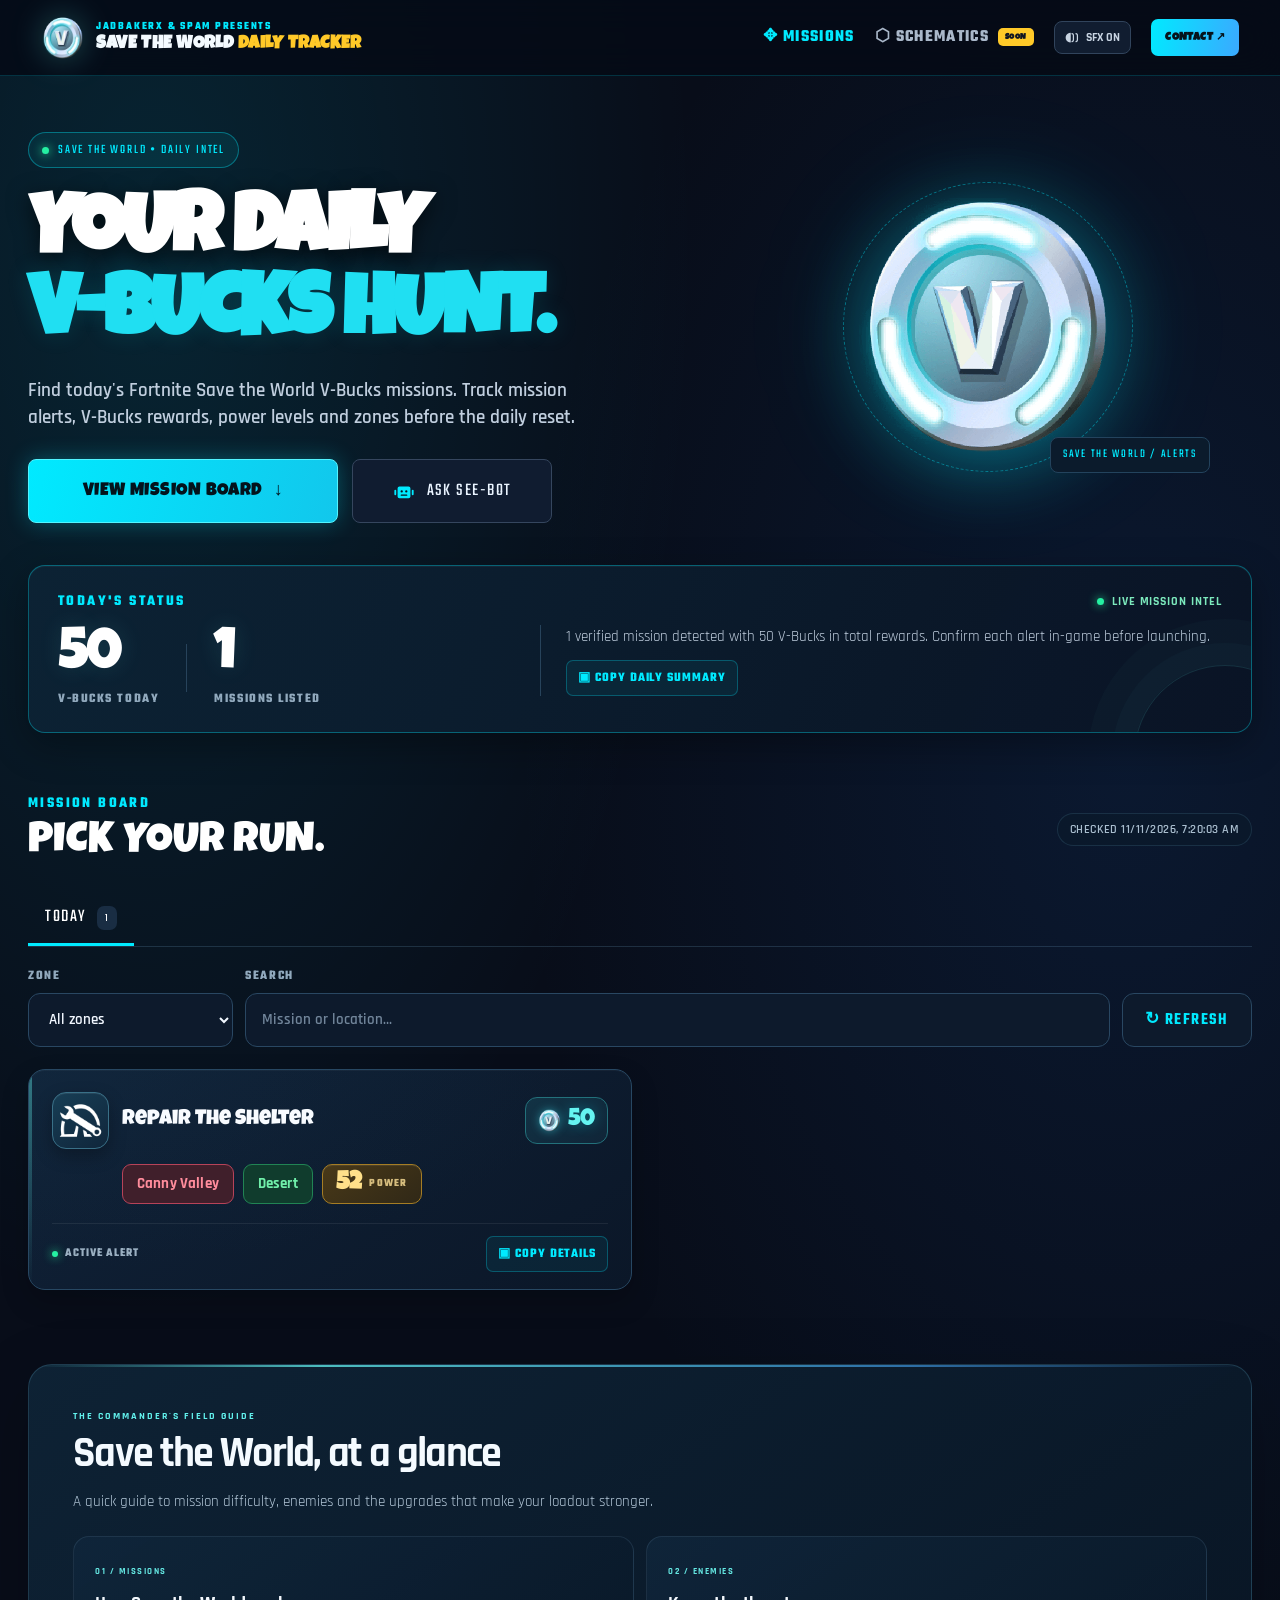
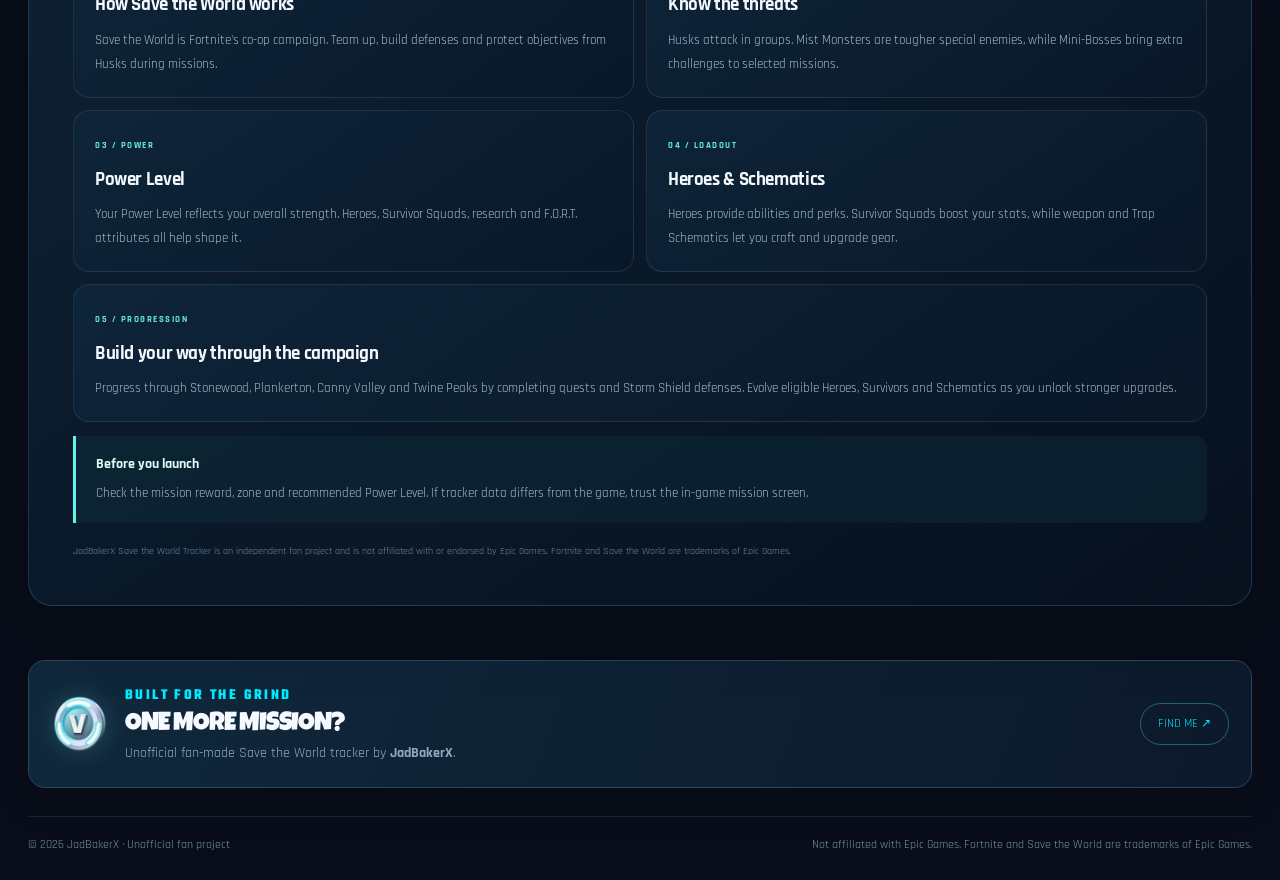
==== public/index.html @ 5163d2d6 "Simplify Save the World field guide" ====
<!doctype html>
<html lang="en">
<head>
  <meta charset="utf-8">
  <meta name="viewport" content="width=device-width,initial-scale=1">
  <meta name="theme-color" content="#080d19">
  <meta name="description" content="Find today's Fortnite Save the World V-Bucks missions in one place. Check mission alerts, V-Bucks rewards, zones and power levels with the free daily tracker by JadBakerX.">
  <meta name="robots" content="index,follow,max-image-preview:large">
  <meta name="author" content="JadBakerX">
  <meta name="application-name" content="JadBakerX Save the World Tracker">
  <link rel="canonical" href="https://save-the-world---mission-tracker.jadkhabbaz17.workers.dev/">
  <meta property="og:type" content="website">
  <meta property="og:site_name" content="JadBakerX Save the World Tracker">
  <meta property="og:title" content="Fortnite Save the World V-Bucks Missions Today | JadBakerX">
  <meta property="og:description" content="Check today's Save the World V-Bucks mission alerts, rewards, zones and power levels with a free daily tracker.">
  <meta property="og:url" content="https://save-the-world---mission-tracker.jadkhabbaz17.workers.dev/">
  <meta property="og:image" content="https://save-the-world---mission-tracker.jadkhabbaz17.workers.dev/vbucks-logo.png">
  <meta property="og:image:alt" content="V-Bucks logo for the JadBakerX Save the World mission tracker">
  <meta name="twitter:card" content="summary">
  <meta name="twitter:title" content="Fortnite Save the World V-Bucks Missions Today">
  <meta name="twitter:description" content="Find today's Save the World V-Bucks mission alerts and rewards.">
  <meta name="twitter:image" content="https://save-the-world---mission-tracker.jadkhabbaz17.workers.dev/vbucks-logo.png">
  <title>Today's Fortnite Save the World V-Bucks Missions | JadBakerX</title>
  <script type="application/ld+json">
  {
    "@context": "https://schema.org",
    "@type": "WebSite",
    "name": "JadBakerX Save the World V-Bucks Tracker",
    "url": "https://save-the-world---mission-tracker.jadkhabbaz17.workers.dev/",
    "description": "A free daily tracker for Fortnite Save the World V-Bucks mission alerts, rewards, zones and power levels.",
    "inLanguage": "en"
  }
  </script>
  <link rel="icon" href="vbucks-logo.png">
  <link rel="apple-touch-icon" sizes="180x180" href="/vbucks-logo.png">
  <link rel="preconnect" href="https://fonts.googleapis.com">
  <link rel="preconnect" href="https://fonts.gstatic.com" crossorigin>
  <link href="https://fonts.googleapis.com/css2?family=Luckiest+Guy&family=Rajdhani:wght@500;600;700;800&family=Teko:wght@600;700&display=swap" rel="stylesheet">
  <link rel="stylesheet" href="style.css">
  <link rel="stylesheet" href="visual-cleanup.css">
  <link rel="stylesheet" href="premium-redesign.css">
  <link rel="stylesheet" href="power-level-upgrade.css">
  <link rel="stylesheet" href="fortnite-ui.css">
  <link rel="stylesheet" href="guide.css">
  <link rel="stylesheet" href="zone-colors.css">
</head>
<body>
<header>
  <a class="brand" href="./" aria-label="JadBakerX Save the World Daily Tracker home">
    <img src="vbucks-logo.png" alt="V-Bucks logo">
    <span><small>JADBAKERX & SPAM PRESENTS</small><b>SAVE THE WORLD <em>DAILY TRACKER</em></b></span>
  </a>
  <nav aria-label="Main navigation">
    <a class="nav-current" href="#missions">✥ MISSIONS</a>
    <a href="schematics.html">⬡ SCHEMATICS <span class="nav-soon">SOON</span></a>
    <button id="soundToggle" class="sound-toggle" type="button" aria-pressed="true" title="Toggle sound effects"><span id="soundIcon">◖))</span><span id="soundLabel">SFX ON</span></button>
    <a class="contact" href="https://guns.lol/jadbakerx" target="_blank" rel="noopener">CONTACT ↗</a>
  </nav>
</header>
<main>
  <section class="hero">
    <div class="hero-copy">
      <span class="pill"><i></i> SAVE THE WORLD • DAILY INTEL</span>
      <h1>YOUR DAILY<br><em>V-BUCKS HUNT.</em></h1>
      <p>Find today's Fortnite Save the World V-Bucks missions. Track mission alerts, V-Bucks rewards, power levels and zones before the daily reset.</p>
      <div class="hero-actions">
        <a class="cta" href="#missions">VIEW MISSION BOARD <span>↓</span></a>
        <button id="seeBotOpen" class="see-bot-trigger" type="button"><span class="bot-mini"><svg viewBox="0 0 48 48" aria-hidden="true" focusable="false"><path d="M24 5v6M20 5h8M10 18a4 4 0 0 1 4-4h20a4 4 0 0 1 4 4v18a4 4 0 0 1-4 4H14a4 4 0 0 1-4-4V18Z" fill="currentColor"/><path d="M5 23v8M43 23v8" stroke="currentColor" stroke-width="4" stroke-linecap="round"/><circle cx="19" cy="25" r="2.5" fill="#071321"/><circle cx="29" cy="25" r="2.5" fill="#071321"/><path d="M18 33h12" stroke="#071321" stroke-width="2.5" stroke-linecap="round"/></svg></span> ASK SEE-BOT</button>
      </div>
    </div>
    <div class="hero-coin" aria-hidden="true">
      <div class="coin-aura"></div><div class="coin-ring"></div>
      <img src="vbucks-logo.png" alt="">
      <span>SAVE THE WORLD / ALERTS</span>
    </div>
  </section>

  <section class="summary">
    <div class="summary-heading"><small>TODAY'S STATUS</small><span class="live-status"><i></i> LIVE MISSION INTEL</span></div>
    <div class="summary-content">
      <div class="numbers">
        <div><b id="todayTotal">0</b><span>V-BUCKS TODAY</span></div>
        <i></i>
        <div><b id="todayCount">0</b><span>MISSIONS LISTED</span></div>
      </div>
      <div class="summary-detail"><p id="todayNote">Loading today's mission information…</p><button id="copyDaily" type="button" class="copy-daily">▣ COPY DAILY SUMMARY</button></div>
    </div>
  </section>

  <section id="missions">
    <div class="heading">
      <div><small>MISSION BOARD</small><h2>PICK YOUR RUN.</h2></div>
      <span id="updated">Checking mission intel…</span>
    </div>
    <div class="tabs"><button class="tab active" type="button">TODAY <span id="todayBadge">0</span></button></div>
    <div class="filters">
      <label>ZONE
        <select id="zone">
          <option value="">All zones</option><option>Stonewood</option><option>Plankerton</option><option>Canny Valley</option><option>Twine Peaks</option><option>Ventures</option>
        </select>
      </label>
      <label>SEARCH<input id="search" type="search" placeholder="Mission or location…"></label>
      <button id="refresh" type="button"><span id="refreshIcon">↻</span> REFRESH</button>
    </div>
    <div id="missionsList" class="missions" aria-live="polite"></div>
  </section>


  <section class="seo-intro stw-guide" aria-labelledby="tracker-guide-title">
    <div class="guide-kicker">THE COMMANDER'S FIELD GUIDE</div>
    <h2 id="tracker-guide-title">Save the World, at a glance</h2>
    <p class="guide-lead">A quick guide to mission difficulty, enemies and the upgrades that make your loadout stronger.</p>

    <div class="guide-grid">
      <article class="guide-card">
        <span class="guide-number">01 / MISSIONS</span>
        <h3>How Save the World works</h3>
        <p>Save the World is Fortnite's co-op campaign. Team up, build defenses and protect objectives from Husks during missions.</p>
      </article>
      <article class="guide-card">
        <span class="guide-number">02 / ENEMIES</span>
        <h3>Know the threats</h3>
        <p>Husks attack in groups. Mist Monsters are tougher special enemies, while Mini-Bosses bring extra challenges to selected missions.</p>
      </article>
      <article class="guide-card">
        <span class="guide-number">03 / POWER</span>
        <h3>Power Level</h3>
        <p>Your Power Level reflects your overall strength. Heroes, Survivor Squads, research and F.O.R.T. attributes all help shape it.</p>
      </article>
      <article class="guide-card">
        <span class="guide-number">04 / LOADOUT</span>
        <h3>Heroes &amp; Schematics</h3>
        <p>Heroes provide abilities and perks. Survivor Squads boost your stats, while weapon and Trap Schematics let you craft and upgrade gear.</p>
      </article>
      <article class="guide-card guide-card-wide">
        <span class="guide-number">05 / PROGRESSION</span>
        <h3>Build your way through the campaign</h3>
        <p>Progress through Stonewood, Plankerton, Canny Valley and Twine Peaks by completing quests and Storm Shield defenses. Evolve eligible Heroes, Survivors and Schematics as you unlock stronger upgrades.</p>
      </article>
    </div>

    <div class="guide-footer-note">
      <strong>Before you launch</strong>
      <p>Check the mission reward, zone and recommended Power Level. If tracker data differs from the game, trust the in-game mission screen.</p>
    </div>
    <p class="guide-legal">JadBakerX Save the World Tracker is an independent fan project and is not affiliated with or endorsed by Epic Games. Fortnite and Save the World are trademarks of Epic Games.</p>
  </section>
  <section class="bottom">
    <img src="vbucks-logo.png" alt="">
    <div><small>BUILT FOR THE GRIND</small><h2>ONE MORE MISSION?</h2><p>Unofficial fan-made Save the World tracker by <b>JadBakerX</b>.</p></div>
    <a href="https://guns.lol/jadbakerx" target="_blank" rel="noopener">FIND ME ↗</a>
  </section>
</main>
<footer><span>© <span id="year"></span> JadBakerX · Unofficial fan project</span><span>Not affiliated with Epic Games. Fortnite and Save the World are trademarks of Epic Games.</span></footer>

<div id="seeBotModal" class="see-bot-modal" aria-hidden="true">
  <button class="modal-backdrop" type="button" data-close-see-bot aria-label="Close See-Bot"></button>
  <section class="see-bot-panel" role="dialog" aria-modal="true" aria-labelledby="seeBotTitle">
    <button id="seeBotClose" class="modal-close" type="button" aria-label="Close">×</button>
    <div class="see-bot-heading">
      <div class="see-bot-avatar" aria-hidden="true"><img src="/assets/missions/see-bot-character.webp?v=2" alt="See-Bot" width="132" height="132" loading="eager" decoding="async" fetchpriority="high"><i></i></div>
      <div><h2 id="seeBotTitle">SEE-BOT INTEL</h2><small>QUIET PLEASE. I AM SEEING.</small></div>
    </div>
    <div class="see-bot-screen">
      <div class="screen-label"><i></i> DAILY SCAN REPORT</div>
      <p id="seeBotText">Scanning today's verified V-Bucks alerts…</p>
    </div>
    <div class="see-bot-actions"><button id="seeBotCopy" type="button" class="copy-daily">▣ COPY REPORT</button><button id="seeBotDone" type="button" class="cta"><span>THANK YOU, SEE-BOT</span></button></div>
  </section>
</div>
<div id="toast" class="toast" role="status" aria-live="polite"></div>
<script src="app.js"></script>
<script src="branding.js"></script>
<script src="zone-colors.js"></script>
</body>
</html>
---- public/style.css ----
/* JadBakerX Save the World tracker styles */
:root{color-scheme:dark;--bg:#07111f;--line:#24405a;--text:#f4faff;--muted:#92a9bd;--cyan:#62f2ee}
*{box-sizing:border-box}html{scroll-behavior:smooth}body{margin:0;background:radial-gradient(ellipse at 50% -20%,#163d57 0,transparent 48%),var(--bg);color:var(--text);font:15px/1.55 system-ui,-apple-system,"Segoe UI",sans-serif}a{color:inherit;text-decoration:none}
header,main,footer{width:min(1120px,calc(100% - 36px));margin:auto}header{height:84px;display:flex;align-items:center;justify-content:space-between;border-bottom:1px solid #ffffff12}.brand{display:flex;align-items:center;gap:11px}.brand img{width:46px;height:46px;object-fit:contain;filter:drop-shadow(0 0 12px #65f6f477)}.brand small,.brand b{display:block;line-height:1.3}.brand small,small{font-size:10px;letter-spacing:.16em;color:var(--cyan);font-weight:900}.brand b{font-size:clamp(10px,1.5vw,15px);letter-spacing:.035em;white-space:nowrap}.brand em,h1 em{font-style:normal;color:var(--cyan)}nav{display:flex;gap:22px;align-items:center;font-size:13px;color:var(--muted)}.contact{padding:9px 13px;border:1px solid #4de7e65c;border-radius:10px;color:var(--cyan)}
.hero{min-height:390px;display:grid;grid-template-columns:1fr 1fr;align-items:center;gap:25px;padding:35px 0}.pill{font-size:10px;letter-spacing:.12em;color:#a8f7f4;border:1px solid #4ce8e52c;border-radius:999px;padding:8px 11px;background:#0e2734}h1{font-size:clamp(44px,7vw,76px);letter-spacing:-.06em;line-height:.99;margin:24px 0 17px}.hero p{color:var(--muted);max-width:420px}.cta{display:inline-block;margin-top:14px;padding:12px 16px;background:var(--cyan);color:#041820;font-weight:900;border-radius:11px}.hero-coin{position:relative;display:grid;place-items:center;min-height:290px}.hero-coin img{width:min(300px,70%);filter:drop-shadow(0 15px 45px #3ce5f633);animation:float 5s ease-in-out infinite}.hero-coin span{position:absolute;bottom:15px;right:8%;padding:8px 12px;border:1px solid var(--line);background:#0b1b2c;border-radius:8px;color:var(--cyan);font-size:10px;letter-spacing:.12em}
.summary{padding:22px 25px;border:1px solid #3ee3df48;border-radius:18px;background:linear-gradient(115deg,#0c2936,#0b192a 70%)}.numbers{display:flex;align-items:center;gap:32px;margin:14px 0}.numbers div{display:flex;flex-direction:column}.numbers b{font-size:38px;line-height:1.1}.numbers span,.summary p{font-size:12px;color:var(--muted)}.numbers i{height:42px;width:1px;background:var(--line)}.summary p{margin-bottom:0}
#missions{padding:60px 0 25px}.heading{display:flex;align-items:end;justify-content:space-between;gap:12px}.heading h2,.bottom h2{font-size:31px;letter-spacing:-.04em;margin:5px 0}.heading>span{font-size:11px;color:var(--muted)}.tabs{display:flex;border-bottom:1px solid var(--line);margin-top:22px}.tab{background:none;border:0;border-bottom:2px solid var(--cyan);color:white;padding:13px 15px;font:inherit}.tab span{background:#192d43;border-radius:7px;padding:3px 7px;font-size:11px}
.filters{display:grid;grid-template-columns:180px 1fr auto;gap:10px;margin:18px 0}.filters label{display:flex;flex-direction:column;gap:5px;color:var(--muted);font-size:10px;letter-spacing:.12em}.filters input,.filters select,.filters button{min-width:0;background:#0c1a2b;color:var(--text);border:1px solid var(--line);padding:12px;border-radius:10px;font:inherit;font-size:12px}.filters button{cursor:pointer;color:var(--cyan);font-weight:800}
.missions{display:grid;grid-template-columns:repeat(2,minmax(0,1fr));gap:12px}.mission,.empty{padding:19px;border:1px solid var(--line);border-radius:15px;background:linear-gradient(140deg,#102238,#0a1727)}.missionhead{display:flex;justify-content:space-between;align-items:flex-start;gap:10px}.mission-info{min-width:0}.mission-title-row{display:flex;align-items:center;gap:10px}.mission h3{margin:0;font-size:16px;line-height:1.3}.mission-icon{width:42px;height:42px;flex:0 0 42px;display:grid;place-items:center;background:linear-gradient(145deg,#173c50,#102338);border:1px solid #326078;border-radius:12px;font-size:21px;box-shadow:inset 0 1px #ffffff12}.mission-sub{margin:6px 0 0;color:var(--muted);font-size:12px}.reward{white-space:nowrap;color:var(--cyan);font-weight:900}.tags{display:flex;gap:6px;flex-wrap:wrap;margin-top:12px}.tag{font-size:10px;padding:4px 8px;background:#142b40;border:1px solid #25425a;border-radius:999px;color:#b4cadb}.empty{grid-column:1/-1;text-align:center;color:var(--muted);padding:30px}.empty b{display:block;color:white;margin-bottom:5px}
.archive{padding:28px 0 20px}.archive-note{max-width:780px;color:var(--muted);font-size:12px}.source-grid{display:grid;grid-template-columns:repeat(2,minmax(0,1fr));gap:12px;margin:18px 0}.source-card{border:1px solid var(--line);background:linear-gradient(140deg,#102238,#0a1727);border-radius:14px;padding:16px}.source-head{display:flex;align-items:center;justify-content:space-between;gap:10px}.source-head a{font-weight:900;color:var(--cyan)}.source-card p{font-size:11px;color:var(--muted);margin:8px 0}.source-pill{display:inline-block;border-radius:999px;padding:4px 8px;font-size:10px;white-space:nowrap}.source-pill.ok{background:#123b32;color:#80f0c5}.source-pill.bad{background:#40232a;color:#ffb5bd}.source-totals{display:flex;flex-wrap:wrap;gap:6px}.source-totals span{font-size:10px;color:#c5d6e4;background:#132b40;padding:5px 7px;border-radius:7px}.history-list{display:grid;gap:8px;margin-top:14px}.history-row{display:grid;grid-template-columns:130px 1fr auto auto;align-items:center;gap:12px;padding:13px 15px;border:1px solid var(--line);background:#0c1a2b;border-radius:10px;font-size:12px}.history-row>span:nth-child(2){color:var(--muted)}.history-row strong{color:var(--cyan)}
.bottom{display:flex;align-items:center;gap:16px;padding:22px;margin:45px 0 28px;border:1px solid var(--line);border-radius:18px;background:#0d1c2d}.bottom img{width:58px;height:58px;object-fit:contain}.bottom h2{font-size:22px}.bottom p{margin:3px 0 0;color:var(--muted);font-size:12px}.bottom>a{margin-left:auto;padding:10px 13px;border:1px solid #4ce7e65c;border-radius:10px;color:var(--cyan);font-size:12px}footer{border-top:1px solid #ffffff14;padding:20px 0 28px;display:flex;justify-content:space-between;gap:12px;color:#6f879b;font-size:10px}
@keyframes float{50%{transform:translateY(-9px)}}
@media(max-width:650px){header,main,footer{width:calc(100% - 28px)}.brand{gap:7px}.brand img{width:38px;height:38px}.brand b{font-size:10px;letter-spacing:0}.brand small{font-size:8px;letter-spacing:.1em}header{height:76px}.hero{grid-template-columns:1fr;padding:40px 0 25px}.hero-coin{min-height:220px}.hero-coin img{width:210px}.filters{grid-template-columns:1fr;margin-top:16px}.filters label:nth-child(2){grid-column:1;grid-row:1}.filters label:nth-child(1){grid-column:1;grid-row:2}.filters button{grid-column:1;grid-row:3}.missions{grid-template-columns:1fr}.heading{align-items:start;flex-direction:column}.bottom img{width:42px}.bottom{gap:10px}.bottom h2{font-size:18px}footer{flex-direction:column}nav{gap:10px;font-size:11px}}

/* Mission board labels */
.mission-meta{display:flex;align-items:center;flex-wrap:wrap;gap:7px;margin:7px 0 0}
.mission-region,.mission-zone{display:inline-flex;align-items:center;border-radius:7px;padding:3px 8px;font-size:11px;font-weight:800;line-height:1.4}
.mission-region{color:#ff8f98;background:#401f2a;border:1px solid #a94352}
.mission-zone{color:#83f0ad;background:#153b2b;border:1px solid #28764b}
.tag.power-level{color:#ffd65a;background:#443719;border:1px solid #9c7927;font-weight:900}

/* Schematics navigation and coming-soon page */
.nav-soon{display:inline-block;margin-left:4px;padding:2px 5px;border-radius:5px;background:#3b2d16;color:#ffd66b;font-size:8px;font-weight:900;letter-spacing:.08em;vertical-align:middle}
.nav-current{color:var(--cyan)}
.schematics-page{min-height:100vh;display:flex;flex-direction:column}
.schematics-main{flex:1;display:grid;place-items:center;padding:45px 0}
.schematics-card{width:min(680px,100%);padding:58px 28px;text-align:center;border:1px solid #24405a;border-radius:22px;background:radial-gradient(ellipse at 50% 0%,#15394b 0,transparent 65%),linear-gradient(145deg,#102238,#0a1727)}
.schematics-emblem{width:76px;height:76px;margin:0 auto 24px;display:grid;place-items:center;border-radius:22px;border:1px solid #3b7180;background:#123247;color:var(--cyan);font-size:38px;box-shadow:0 0 35px #62f2ee1c}
.schematics-card h1{margin:16px 0;font-size:clamp(42px,7vw,64px)}
.schematics-card p{max-width:420px;margin:0 auto 22px;color:var(--muted)}
.coming-soon{display:inline-block;margin:0 auto 22px;padding:8px 14px;border:1px solid #8d6d27;border-radius:999px;background:#3b2d16;color:#ffdc78;font-size:11px;font-weight:900;letter-spacing:.16em}
.schematics-card .cta{display:table;margin:8px auto 0}
@media(max-width:650px){nav{gap:9px}.schematics-card{padding:42px 18px}}
---- public/visual-cleanup.css ----
/* JadBakerX visual cleanup: V-Bucks coin artwork + hidden source panel */
#sourceStatus { display: none !important; }
.vbucks-mark {
  width: 19px;
  height: 19px;
  display: inline-block;
  object-fit: contain;
  vertical-align: middle;
  filter: drop-shadow(0 0 5px #38e8f477);
}
.reward, .history-row strong {
  display: inline-flex;
  align-items: center;
  gap: 5px;
}
---- public/premium-redesign.css ----
/* JadBakerX premium mission-board redesign — presentation only */
:root {
  --bg: #060e1b;
  --panel: #0d1c2e;
  --panel-2: #11263b;
  --line: #23445f;
  --cyan: #62f2ee;
  --muted: #91a9bd;
  --text: #f4faff;
}
body {
  background:
    radial-gradient(ellipse at 12% 8%, rgba(24, 93, 116, .20), transparent 32rem),
    radial-gradient(ellipse at 88% 25%, rgba(27, 66, 111, .17), transparent 34rem),
    #060e1b;
}
header {
  width: min(1320px, calc(100% - 56px));
  height: 88px;
  border-bottom: 1px solid rgba(124, 190, 219, .13);
}
.brand img {
  width: 50px;
  height: 50px;
  filter: drop-shadow(0 0 16px rgba(98,242,238,.28));
}
nav { gap: 25px; }
nav a:not(.contact) { transition: color .2s ease; }
nav a:not(.contact):hover { color: var(--cyan); }
.contact {
  border-radius: 999px;
  padding: 10px 17px;
  background: rgba(98,242,238,.055);
  transition: background .2s ease, border-color .2s ease;
}
.contact:hover { background: rgba(98,242,238,.13); border-color: var(--cyan); }

main { width: min(1320px, calc(100% - 56px)); }
.hero {
  min-height: 340px;
  padding: 48px 0 38px;
}
.hero h1 {
  font-size: clamp(48px, 6vw, 78px);
  line-height: .98;
  margin: 23px 0 18px;
}
.hero p { font-size: 15px; line-height: 1.8; }
.hero-coin { min-height: 270px; }
.hero-coin img {
  width: min(260px, 68%);
  filter: drop-shadow(0 18px 55px rgba(55,226,230,.18));
}
.pill {
  background: rgba(12, 42, 57, .72);
  border-color: rgba(98,242,238,.24);
  letter-spacing: .15em;
}
.cta {
  border-radius: 999px;
  padding: 13px 20px;
  box-shadow: 0 8px 28px rgba(48,225,220,.15);
  transition: transform .2s ease, box-shadow .2s ease;
}
.cta:hover { transform: translateY(-2px); box-shadow: 0 12px 34px rgba(48,225,220,.23); }

.summary {
  position: relative;
  overflow: hidden;
  padding: 25px 29px;
  border-radius: 20px;
  border-color: rgba(98,242,238,.22);
  background:
    radial-gradient(ellipse at 100% 0%, rgba(43,153,167,.16), transparent 55%),
    linear-gradient(120deg, rgba(14,43,59,.96), rgba(9,24,41,.98));
  box-shadow: 0 18px 50px rgba(0,0,0,.16), inset 0 1px rgba(255,255,255,.035);
}
.summary::after {
  content: "";
  position: absolute;
  width: 180px;
  height: 180px;
  right: -65px;
  bottom: -115px;
  border: 1px solid rgba(98,242,238,.13);
  border-radius: 50%;
  box-shadow: 0 0 0 22px rgba(98,242,238,.025), 0 0 0 46px rgba(98,242,238,.018);
  pointer-events: none;
}
.numbers { gap: 38px; }
.numbers b {
  font-size: 43px;
  letter-spacing: -.045em;
  text-shadow: 0 0 24px rgba(98,242,238,.12);
}
.numbers span { margin-top: 5px; }

#missions { padding: 68px 0 30px; }
.heading { align-items: center; }
.heading h2 { font-size: clamp(30px, 4vw, 38px); letter-spacing: -.045em; }
.heading > span {
  padding: 8px 12px;
  border: 1px solid rgba(93,148,181,.19);
  border-radius: 999px;
  background: rgba(11,27,44,.7);
}
.tabs {
  margin-top: 25px;
  border-bottom-color: rgba(110,160,191,.22);
}
.tab {
  padding: 13px 17px;
  font-weight: 750;
  border-bottom-width: 3px;
}
.tab span { margin-left: 5px; padding: 4px 8px; }

.filters {
  grid-template-columns: 205px minmax(200px, 1fr) 125px;
  gap: 12px;
  margin: 20px 0 22px;
}
.filters label { gap: 8px; font-weight: 800; letter-spacing: .14em; }
.filters input, .filters select, .filters button {
  min-height: 52px;
  border-radius: 13px;
  border-color: rgba(95,151,184,.28);
  background: linear-gradient(145deg, #0e1e31, #0b192a);
  padding: 13px 16px;
  font-size: 13px;
  transition: border-color .2s ease, box-shadow .2s ease, background .2s ease;
}
.filters input:focus, .filters select:focus {
  outline: none;
  border-color: rgba(98,242,238,.7);
  box-shadow: 0 0 0 3px rgba(98,242,238,.09);
}
.filters button {
  align-self: end;
  border-radius: 13px;
  background: rgba(17,43,61,.9);
  border-color: rgba(98,242,238,.28);
}
.filters button:hover {
  background: rgba(27,70,85,.9);
  border-color: var(--cyan);
}

.missions { gap: 16px; }
.mission {
  position: relative;
  overflow: hidden;
  min-height: 178px;
  padding: 23px;
  border-radius: 19px;
  border: 1px solid rgba(79,137,174,.28);
  background:
    radial-gradient(ellipse at 0% 0%, rgba(43,104,135,.15), transparent 60%),
    linear-gradient(145deg, rgba(16,36,57,.98), rgba(9,22,38,.98));
  box-shadow: 0 12px 28px rgba(0,0,0,.13), inset 0 1px rgba(255,255,255,.035);
  transition: transform .22s ease, border-color .22s ease, box-shadow .22s ease;
}
.mission::before {
  content: "";
  position: absolute;
  inset: 0 auto 0 0;
  width: 3px;
  background: linear-gradient(180deg, rgba(98,242,238,.75), rgba(98,242,238,0));
  opacity: .55;
}
.mission:hover {
  transform: translateY(-3px);
  border-color: rgba(98,242,238,.48);
  box-shadow: 0 18px 38px rgba(0,0,0,.23), 0 0 26px rgba(48,205,210,.055);
}
.missionhead { align-items: center; gap: 15px; }
.mission-title-row { gap: 13px; }
.mission h3 {
  font-size: clamp(16px, 1.5vw, 19px);
  font-weight: 850;
  letter-spacing: -.02em;
  line-height: 1.25;
}
.mission-icon {
  width: 56px;
  height: 56px;
  flex-basis: 56px;
  padding: 5px;
  border-radius: 15px;
  border-color: rgba(102,174,202,.42);
  background: linear-gradient(145deg, #173d55, #0c2338);
  box-shadow: 0 7px 18px rgba(0,0,0,.2), inset 0 1px rgba(255,255,255,.08);
}
.mission-icon-image { object-fit: contain; }
.reward {
  flex-shrink: 0;
  padding: 8px 11px;
  border: 1px solid rgba(98,242,238,.22);
  border-radius: 12px;
  background: rgba(40,174,178,.09);
  font-size: 16px;
  letter-spacing: -.02em;
  text-shadow: 0 0 15px rgba(98,242,238,.24);
}
.vbucks-mark { width: 21px; height: 21px; }
.mission-meta { margin: 11px 0 0 69px; gap: 7px; }
.mission-region, .mission-zone {
  padding: 5px 10px;
  border-radius: 8px;
  font-size: 11px;
  letter-spacing: .01em;
}
.tags { margin: 13px 0 0 69px; }
.tag.power-level {
  display: inline-flex;
  align-items: center;
  gap: 5px;
  padding: 6px 11px;
  border-radius: 999px;
  font-size: 12px;
  box-shadow: inset 0 1px rgba(255,255,255,.08), 0 4px 12px rgba(0,0,0,.12);
}
.empty {
  border-radius: 17px;
  border-style: dashed;
  background: rgba(12,27,44,.72);
}

.bottom {
  border-radius: 20px;
  border-color: rgba(83,143,178,.24);
  background: linear-gradient(115deg, rgba(15,39,58,.96), rgba(10,24,40,.96));
  box-shadow: 0 14px 38px rgba(0,0,0,.14);
}
.bottom img { filter: drop-shadow(0 0 12px rgba(98,242,238,.2)); }
.bottom > a { border-radius: 999px; padding: 11px 17px; }
footer {
  width: min(1320px, calc(100% - 56px));
  color: #7892a8;
  border-top-color: rgba(124,190,219,.13);
}

@media (max-width: 760px) {
  header, main, footer { width: calc(100% - 30px); }
  header { height: auto; min-height: 76px; padding: 12px 0; align-items: center; gap: 12px; }
  nav { gap: 10px; font-size: 11px; flex-wrap: wrap; justify-content: flex-end; }
  .contact { padding: 7px 10px; }
  .hero { min-height: 0; padding: 38px 0 28px; }
  .hero-coin { min-height: 205px; }
  .hero-coin img { width: 190px; }
  .summary { padding: 21px; }
  #missions { padding-top: 52px; }
  .filters { grid-template-columns: 1fr 1fr; }
  .filters label:nth-child(2) { grid-column: 1 / -1; grid-row: 1; }
  .filters label:nth-child(1) { grid-column: 1; grid-row: 2; }
  .filters button { grid-column: 2; grid-row: 2; }
  .missions { grid-template-columns: 1fr; }
}
@media (max-width: 480px) {
  header { align-items: flex-start; flex-direction: column; }
  nav { width: 100%; justify-content: space-between; }
  .hero h1 { font-size: 49px; }
  .numbers { gap: 24px; }
  .numbers b { font-size: 36px; }
  .mission { padding: 18px 15px; }
  .mission-icon { width: 49px; height: 49px; flex-basis: 49px; }
  .mission-meta, .tags { margin-left: 62px; }
  .mission h3 { font-size: 15px; }
  .reward { padding: 7px 8px; font-size: 14px; }
  .bottom { align-items: flex-start; flex-wrap: wrap; }
  .bottom > a { margin-left: 0; }
}
---- public/power-level-upgrade.css ----
/* Power badge + mission card refinement — replaces the previous power-level-upgrade.css */
.missions {
  align-items: start;
  grid-auto-rows: min-content;
}
.mission {
  min-height: 0 !important;
  height: auto !important;
  align-self: start;
  padding: 19px 21px !important;
}
.missionhead {
  align-items: center !important;
  gap: 12px !important;
}
.mission-info {
  min-width: 0;
  flex: 1;
}
.mission-title-row {
  min-height: 0 !important;
  align-items: center !important;
  gap: 12px !important;
}
.mission-icon {
  width: 54px !important;
  height: 54px !important;
  min-width: 54px !important;
  flex: 0 0 54px !important;
  padding: 4px !important;
  border-radius: 13px !important;
}
.mission-icon-image {
  width: 100% !important;
  height: 100% !important;
  object-fit: contain !important;
}
.mission h3 {
  font-size: clamp(16px, 1.35vw, 19px) !important;
  line-height: 1.2 !important;
  font-weight: 850 !important;
  letter-spacing: -.02em !important;
}
.mission-meta {
  display: flex !important;
  align-items: center !important;
  flex-wrap: wrap !important;
  gap: 8px !important;
  margin: 11px 0 0 66px !important;
}
.mission-region,
.mission-zone {
  min-height: 30px !important;
  padding: 5px 10px !important;
  display: inline-flex !important;
  align-items: center !important;
  border-radius: 8px !important;
  font-size: 11px !important;
  line-height: 1 !important;
  font-weight: 800 !important;
}
.mission-power {
  display: inline-flex !important;
  align-items: center !important;
  justify-content: center !important;
  gap: 5px !important;
  min-height: 30px !important;
  padding: 4px 10px !important;
  margin: 0 !important;
  border-radius: 8px !important;
  background: rgba(111, 82, 25, .24) !important;
  border: 1px solid rgba(230, 179, 66, .48) !important;
  box-shadow: inset 0 1px rgba(255,255,255,.06) !important;
}
.mission-power-number {
  font-size: 17px !important;
  line-height: 1 !important;
  font-weight: 900 !important;
  letter-spacing: -.035em !important;
  color: #ffd875 !important;
  text-shadow: none !important;
}
.mission-power-detail {
  display: inline-flex !important;
  align-items: center !important;
  padding: 0 !important;
  border: 0 !important;
}
.mission-power-bolt {
  display: none !important;
}
.mission-power-label {
  margin: 0 !important;
  font-size: 9px !important;
  line-height: 1 !important;
  font-weight: 850 !important;
  letter-spacing: .08em !important;
  color: #d6bd7e !important;
}
.reward {
  min-width: 74px !important;
  min-height: 46px !important;
  padding: 7px 10px !important;
  border-radius: 13px !important;
  font-size: 17px !important;
}
@media (max-width: 760px) {
  .mission { padding: 17px 15px !important; }
  .mission-icon {
    width: 50px !important;
    height: 50px !important;
    min-width: 50px !important;
    flex-basis: 50px !important;
  }
  .mission-meta { margin-left: 62px !important; }
}
@media (max-width: 480px) {
  .missionhead { align-items: flex-start !important; }
  .mission-title-row { gap: 10px !important; }
  .mission-icon {
    width: 46px !important;
    height: 46px !important;
    min-width: 46px !important;
    flex-basis: 46px !important;
  }
  .mission h3 { font-size: 15px !important; }
  .mission-meta { margin: 10px 0 0 56px !important; gap: 6px !important; }
  .mission-region, .mission-zone { min-height: 27px !important; font-size: 10px !important; }
  .mission-power { min-height: 27px !important; padding: 4px 8px !important; }
  .mission-power-number { font-size: 16px !important; }
  .reward { min-width: 62px !important; min-height: 39px !important; font-size: 14px !important; }
}
---- public/fortnite-ui.css ----
/* JadBakerX Fortnite-inspired interface layer. Loaded after the existing styles. */
:root {
  --bg:#080d19; --cyan:#00eaff; --cyan2:#36d9ef; --gold:#ffc928;
  --panel:#101b2d; --panel2:#0b1627; --line:#23435d;
  --red:#ff7588; --green:#55e99a;
  --font-display:"Luckiest Guy", Impact, sans-serif;
  --font-body:"Rajdhani", "Segoe UI", sans-serif;
}
html { scroll-behavior:smooth; }
body {
  background:
    radial-gradient(ellipse at 12% 10%,rgba(0,225,255,.11),transparent 34rem),
    radial-gradient(ellipse at 88% 30%,rgba(24,86,170,.16),transparent 38rem),
    #080d19 !important;
  font-family:var(--font-body) !important;
  font-size:16px;
}
header,main,footer { width:min(1440px,calc(100% - 56px)) !important; }
header {
  height:76px !important; position:sticky; top:0; z-index:30;
  background:rgba(5,11,22,.88); backdrop-filter:blur(18px);
  border-bottom:1px solid rgba(0,234,255,.18) !important;
}
.brand img { width:44px !important;height:44px !important; }
.brand small { font-family:"Teko",sans-serif;font-size:11px !important;letter-spacing:.16em;color:var(--cyan) !important; }
.brand b { font-family:var(--font-display);font-size:clamp(12px,1.45vw,18px) !important;letter-spacing:.015em; }
.brand em { color:var(--gold) !important; }
nav { gap:20px !important;font-family:"Teko",sans-serif;font-size:17px !important;font-weight:700;letter-spacing:.08em; }
nav a:not(.contact) { color:#aab8ca; }
nav a.nav-current,nav a:not(.contact):hover { color:var(--cyan); }
.nav-soon { color:#101522 !important;background:var(--gold) !important;font-family:var(--font-display);padding:3px 7px;border-radius:5px; }
.sound-toggle {
  display:flex;align-items:center;gap:7px;padding:8px 10px;border:1px solid #31445c;
  border-radius:8px;background:#111d30;color:#c8d4e2;font:700 12px var(--font-body);cursor:pointer;
}
.sound-toggle:hover { border-color:var(--cyan);color:var(--cyan); }
.contact {
  color:#06131b !important;background:linear-gradient(100deg,var(--cyan),#3ba9ff);
  border:0 !important;border-radius:7px !important;padding:10px 14px !important;
  font-family:var(--font-display);font-size:11px;letter-spacing:.04em;
}
.hero {
  min-height:390px !important;grid-template-columns:1.12fr .88fr !important;
  padding:56px 0 42px !important;gap:24px;
}
.hero-copy { position:relative;z-index:2; }
.pill {
  display:inline-flex;align-items:center;gap:9px;padding:7px 13px !important;
  color:var(--cyan) !important;background:rgba(0,234,255,.075) !important;
  border:1px solid rgba(0,234,255,.36) !important;border-radius:999px;
  font-family:"Teko",sans-serif;font-size:13px !important;letter-spacing:.14em;
}
.pill i,.live-status i,.mission-status i,.screen-label i {
  width:7px;height:7px;border-radius:50%;background:#25f0a2;display:inline-block;
  box-shadow:0 0 10px #25f0a2;animation:statusPulse 1.8s infinite;
}
.hero h1 {
  font-family:var(--font-display) !important;font-size:clamp(48px,6.8vw,84px) !important;
  line-height:.98 !important;letter-spacing:-.025em !important;margin:25px 0 18px !important;
  color:#fff;text-shadow:0 5px 22px #0009;
}
.hero h1 em {
  background:linear-gradient(95deg,#00eaff 0%,#48d7f4 46%,#ffd03c 100%);
  -webkit-background-clip:text;background-clip:text;color:transparent !important;
}
.hero p { max-width:570px;color:#c0cede !important;font-size:19px !important;line-height:1.45 !important;font-weight:600; }
.hero-actions { display:flex;align-items:center;gap:15px;flex-wrap:wrap;margin-top:27px; }
.cta {
  display:inline-flex;align-items:center;justify-content:center;gap:12px;
  background:linear-gradient(105deg,#00eaff,#12c7ec) !important;color:#03131c !important;
  border:1px solid #52f4ff;border-radius:8px !important;padding:15px 23px !important;
  font:18px var(--font-display) !important;letter-spacing:.025em;
  box-shadow:0 0 22px rgba(0,234,255,.28);transition:transform .2s,box-shadow .2s;
}
.cta:hover { transform:translateY(-2px) skewX(-2deg);box-shadow:0 0 32px rgba(0,234,255,.42); }
.see-bot-trigger {
  display:inline-flex;align-items:center;gap:10px;padding:14px 18px;
  color:#eaf4ff;background:#101c30;border:1px solid #35465e;border-radius:8px;
  font:17px "Teko",sans-serif;letter-spacing:.08em;cursor:pointer;transition:.2s;
}
.see-bot-trigger:hover { border-color:var(--cyan);color:var(--cyan);background:#12253a; }
.bot-mini { color:var(--cyan);font-size:22px; }
.hero-coin { min-height:300px !important;position:relative;isolation:isolate; }
.hero-coin img { width:min(270px,65%) !important;position:relative;z-index:2;filter:drop-shadow(0 12px 36px rgba(0,234,255,.35)) !important; }
.coin-aura { position:absolute;width:260px;height:260px;border-radius:50%;background:#00eaff25;filter:blur(55px);animation:aura 3s ease-in-out infinite; }
.coin-ring { position:absolute;width:290px;height:290px;border:1px dashed #00eaff66;border-radius:50%;animation:spin 24s linear infinite; }
.hero-coin span { z-index:3;right:8%;bottom:4px;font-family:"Teko",sans-serif;font-size:12px;letter-spacing:.14em; }
.summary {
  padding:24px 29px !important;border-radius:17px !important;
  border:1px solid rgba(0,234,255,.34) !important;
  background:linear-gradient(115deg,rgba(12,35,53,.98),rgba(10,20,37,.98)) !important;
  box-shadow:0 12px 38px #0005,inset 0 1px #ffffff0a !important;
}
.summary-heading { display:flex;align-items:center;justify-content:space-between;gap:12px; }
.summary-heading small,.heading small,.bottom small { font-family:"Teko",sans-serif;font-size:15px;letter-spacing:.16em;color:var(--cyan); }
.live-status { display:flex;align-items:center;gap:8px;color:#7ce9bd;font:700 12px var(--font-body);letter-spacing:.08em; }
.summary-content { display:grid;grid-template-columns:minmax(230px,.8fr) 1.2fr;gap:28px;align-items:center; }
.numbers { gap:27px !important;margin:14px 0 0 !important; }
.numbers b { font:clamp(42px,5vw,58px)/1 var(--font-display) !important;color:#fff; }
.numbers span { font:700 13px "Teko",sans-serif !important;letter-spacing:.12em;color:#91a9bd; }
.numbers i { height:48px;background:#27435b; }
.summary-detail { border-left:1px solid #27435b;padding-left:25px; }
.summary-detail p { font-size:15px !important;color:#c0cede !important;margin:0 0 12px !important; }
.copy-daily,.copy-mission {
  color:var(--cyan);background:rgba(0,234,255,.06);border:1px solid rgba(0,234,255,.27);
  border-radius:7px;padding:8px 11px;font:700 13px "Teko",sans-serif;letter-spacing:.07em;cursor:pointer;
}
.copy-daily:hover,.copy-mission:hover { background:rgba(0,234,255,.14);border-color:var(--cyan); }
#missions { padding:58px 0 28px !important; }
.heading h2 { font:clamp(30px,4vw,42px) var(--font-display) !important;letter-spacing:.01em !important;color:#fff; }
.heading>span { font:600 12px var(--font-body) !important;color:#a9bdce !important;letter-spacing:.04em; }
.tabs { margin-top:23px !important; }
.tab { font:18px "Teko",sans-serif !important;letter-spacing:.09em;text-transform:uppercase; }
.filters { grid-template-columns:205px minmax(200px,1fr) 130px !important;gap:12px !important; }
.filters label { font:700 13px "Teko",sans-serif !important;letter-spacing:.13em; }
.filters input,.filters select,.filters button {
  min-height:54px !important;border-radius:12px !important;background:#0d1a2c !important;
  border:1px solid #294762 !important;color:#f1f7ff !important;font:600 15px var(--font-body) !important;
}
.filters input::placeholder { color:#71859a; }
.filters button { font-family:"Teko",sans-serif !important;font-size:17px !important;letter-spacing:.08em;color:var(--cyan) !important; }
.missions { gap:16px !important; }
.mission {
  min-height:0 !important;padding:22px 23px 17px !important;border-radius:17px !important;
  border:1px solid #274762 !important;
  background:radial-gradient(ellipse at 0 0,#163a502e,transparent 65%),linear-gradient(145deg,#102238,#0b1728) !important;
  box-shadow:0 12px 28px #0003,inset 0 1px #ffffff09 !important;
  transition:transform .2s,border-color .2s,box-shadow .2s;
}
.mission:hover { transform:translateY(-3px);border-color:#00dff0 !important;box-shadow:0 17px 35px #0005,0 0 20px #00dfff12 !important; }
.missionhead { align-items:center !important;gap:14px !important; }
.mission-title-row { gap:13px !important; }
.mission-icon {
  width:57px !important;height:57px !important;min-width:57px !important;flex:0 0 57px !important;
  padding:5px !important;border-radius:14px !important;background:linear-gradient(145deg,#173e55,#10263b) !important;
  border:1px solid #397087 !important;box-shadow:0 7px 17px #0004,inset 0 1px #ffffff14 !important;
}
.mission h3 { font:21px/1.18 var(--font-display) !important;letter-spacing:0 !important;color:#f8fbff; }
.reward {
  min-width:78px !important;min-height:47px !important;display:flex !important;align-items:center;justify-content:center;
  gap:7px;padding:8px 12px !important;border-radius:12px !important;
  border:1px solid #23717b !important;background:linear-gradient(145deg,#123345,#102538) !important;
  color:#65f4f1 !important;font:24px var(--font-display) !important;text-shadow:0 0 14px #00eaff55;
}
.vbucks-mark { width:23px !important;height:23px !important;object-fit:contain; }
.mission-meta { display:flex !important;align-items:center !important;flex-wrap:wrap !important;gap:8px !important;margin:13px 0 0 70px !important; }
.mission-region,.mission-zone {
  min-height:33px !important;display:inline-flex !important;align-items:center !important;
  padding:6px 12px !important;border-radius:9px !important;font:800 15px var(--font-body) !important;
}
.mission-region { color:#ff8c9c !important;background:#401f2b !important;border:1px solid #b74359 !important; }
.mission-zone { color:#70efaa !important;background:#103c2d !important;border:1px solid #218454 !important; }
.mission-power {
  display:inline-flex !important;align-items:center;gap:7px;min-height:38px;padding:5px 11px !important;
  border-radius:10px !important;background:linear-gradient(145deg,#493918,#302817) !important;
  border:1px solid #a57d24 !important;box-shadow:inset 0 1px #ffffff12 !important;
}
.mission-power-number { color:#ffdc75 !important;font:27px/1 var(--font-display) !important;letter-spacing:.01em; }
.mission-power-bolt { color:#ffbd35;font-size:18px;line-height:1;filter:drop-shadow(0 0 5px #ffbd3570); }
.mission-power-label { color:#e4c981;font:700 11px "Teko",sans-serif;letter-spacing:.12em; }
.mission-footer { display:flex;align-items:center;justify-content:space-between;gap:10px;margin-top:18px;padding-top:12px;border-top:1px solid #ffffff12; }
.mission-status { display:inline-flex;align-items:center;gap:7px;color:#9aafc1;font:700 12px "Teko",sans-serif;letter-spacing:.08em; }
.mission-status i { width:6px;height:6px; }
.empty { border:1px dashed #35536c !important;border-radius:15px !important;background:#0d1a2a !important; }
.empty b { font:24px var(--font-display); }
.empty span { display:block;margin-top:5px;font-size:14px; }
.bottom { border-radius:17px !important;background:linear-gradient(110deg,#10283b,#0c192b) !important;border-color:#294760 !important; }
.bottom h2 { font:26px var(--font-display) !important; }
.bottom p { font-size:14px !important; }
footer { font:12px var(--font-body) !important; }
.see-bot-modal {
  position:fixed;inset:0;z-index:100;display:grid;place-items:center;padding:20px;
  opacity:0;visibility:hidden;transition:opacity .2s,visibility .2s;
}
.see-bot-modal.open { opacity:1;visibility:visible; }
.modal-backdrop { position:absolute;inset:0;border:0;background:rgba(0,0,0,.78);backdrop-filter:blur(9px);cursor:default; }
.see-bot-panel {
  position:relative;z-index:1;width:min(660px,100%);padding:28px;border-radius:20px;
  border:2px solid var(--cyan);background:#101a2e;
  box-shadow:0 0 55px rgba(0,234,255,.24),inset 0 1px #ffffff12;
  transform:translateY(14px) scale(.98);transition:transform .24s;
}
.open .see-bot-panel { transform:translateY(0) scale(1); }
.modal-close { position:absolute;right:16px;top:10px;border:0;background:none;color:#9eafc2;font-size:34px;cursor:pointer; }
.see-bot-heading { display:flex;align-items:center;gap:18px;padding-right:35px; }
.see-bot-avatar {
  width:78px;height:78px;flex:0 0 78px;display:grid;place-items:center;position:relative;
  border:2px solid var(--cyan);border-radius:50%;background:#0b2a3b;color:var(--cyan);
  box-shadow:0 0 25px #00eaff25;font-size:36px;
}
.see-bot-avatar i { position:absolute;right:7px;bottom:7px;width:10px;height:10px;border-radius:50%;background:#35f0a0;border:2px solid #101a2e; }
.see-bot-heading h2 { margin:0;color:#fff;font:30px var(--font-display); }
.see-bot-heading small { color:var(--cyan);font:700 13px "Teko",sans-serif;letter-spacing:.1em; }
.see-bot-screen {
  margin-top:24px;padding:20px 22px;min-height:145px;border:1px solid #263d58;border-radius:14px;
  background:#050b18;box-shadow:inset 0 8px 25px #0005;
}
.screen-label { display:flex;align-items:center;gap:8px;color:#7f9bb0;font:700 11px "Teko",sans-serif;letter-spacing:.14em; }
.screen-label i { width:6px;height:6px; }
.see-bot-screen p { white-space:pre-line;margin:15px 0 0;color:#62eafa;font:600 16px/1.65 "Rajdhani",monospace; }
.see-bot-actions { display:flex;justify-content:flex-end;gap:10px;flex-wrap:wrap;margin-top:20px; }
.see-bot-actions .cta { padding:11px 17px !important;font-size:14px !important; }
.toast {
  position:fixed;z-index:120;right:22px;bottom:22px;max-width:calc(100% - 44px);
  padding:12px 17px;border:1px solid #00eaff88;border-radius:10px;background:#101d30;color:#eafaff;
  font:700 14px var(--font-body);box-shadow:0 0 25px #00eaff20;
  opacity:0;transform:translateY(12px);pointer-events:none;transition:.22s;
}
.toast.show { opacity:1;transform:translateY(0); }
body.modal-open { overflow:hidden; }
.spinning { display:inline-block;animation:spin .7s linear infinite; }
@keyframes spin { to { transform:rotate(360deg); } }
@keyframes aura { 50% { transform:scale(1.12);opacity:.65; } }
@keyframes statusPulse { 50% { opacity:.45; } }
@media(max-width:760px) {
  header,main,footer { width:calc(100% - 30px) !important; }
  header { height:auto !important;min-height:72px;padding:10px 0;gap:8px; }
  nav { gap:10px !important;flex-wrap:wrap;justify-content:flex-end;font-size:14px !important; }
  .hero { grid-template-columns:1fr !important;padding:38px 0 25px !important; }
  .hero h1 { font-size:clamp(47px,10vw,68px) !important; }
  .hero-coin { min-height:210px !important; }
  .hero-coin img { width:185px !important; }
  .coin-ring { width:215px;height:215px; }
  .summary-content { grid-template-columns:1fr;gap:14px; }
  .summary-detail { border-left:0;border-top:1px solid #27435b;padding:14px 0 0; }
  .filters { grid-template-columns:1fr 1fr !important; }
  .filters label:nth-child(2) { grid-column:1/-1;grid-row:1; }
  .filters label:nth-child(1) { grid-column:1;grid-row:2; }
  .filters button { grid-column:2;grid-row:2; }
  .missions { grid-template-columns:1fr !important; }
}
@media(max-width:480px) {
  header { align-items:flex-start;flex-direction:column; }
  nav { width:100%;justify-content:space-between; }
  nav .contact { display:none; }
  .brand b { font-size:12px !important; }
  .hero h1 { font-size:47px !important; }
  .hero p { font-size:17px !important; }
  .summary { padding:18px !important; }
  .numbers { gap:20px !important; }
  .numbers b { font-size:38px !important; }
  .mission { padding:17px 14px !important; }
  .mission-icon { width:49px !important;height:49px !important;min-width:49px !important;flex-basis:49px !important; }
  .mission h3 { font-size:17px !important; }
  .mission-meta { margin-left:62px !important;gap:6px !important; }
  .mission-region,.mission-zone { font-size:13px !important;padding:5px 9px !important; }
  .mission-power-number { font-size:23px !important; }
  .see-bot-panel { padding:22px 17px; }
  .see-bot-avatar { width:61px;height:61px;flex-basis:61px;font-size:28px; }
  .see-bot-heading h2 { font-size:24px; }
  .see-bot-screen { padding:15px; }
  .see-bot-screen p { font-size:14px; }
}

/* === Alignment + polished visual pass === */
header {
  width:100% !important; max-width:none !important; margin:0 !important;
  padding-inline:clamp(18px,3.2vw,48px) !important; box-sizing:border-box !important;
}
header .brand { flex:0 1 auto; min-width:0; }
header nav { flex:0 0 auto; }
.hero h1 em {
  background:none !important; color:#20dff2 !important;
  -webkit-text-fill-color:#20dff2 !important;
  text-shadow:0 0 24px rgba(0,224,242,.13);
}
.hero h1 { letter-spacing:-.035em !important; }
.hero-actions { align-items:stretch !important; gap:14px !important; }
.hero-actions > .cta,.hero-actions > .see-bot-trigger {
  box-sizing:border-box !important; height:64px !important; min-height:64px !important;
  display:inline-flex !important; align-items:center !important; justify-content:center !important;
  margin:0 !important; line-height:1 !important; white-space:nowrap;
}
.hero-actions > .cta { min-width:310px; padding:0 26px !important; }
.hero-actions > .see-bot-trigger {
  min-width:200px; padding:0 22px !important; gap:12px !important; font-size:18px !important;
}
.bot-mini { width:22px;height:22px;display:inline-flex;align-items:center;justify-content:center;color:var(--cyan);flex:0 0 22px; }
.bot-mini svg { display:block;width:22px;height:22px; }
.see-bot-avatar { display:flex;align-items:center;justify-content:center; }
.see-bot-avatar > svg { display:block;width:54px;height:54px;color:var(--cyan);filter:drop-shadow(0 0 9px rgba(0,234,255,.22)); }
.mission-meta { min-height:42px !important;margin-top:14px !important;gap:9px !important;align-items:center !important; }
.mission-region,.mission-zone,.mission-power {
  box-sizing:border-box !important;height:40px !important;min-height:40px !important;
  display:inline-flex !important;align-items:center !important;justify-content:center !important;vertical-align:middle;
}
.mission-region,.mission-zone { padding:0 14px !important;font-size:15px !important;line-height:1 !important; }
.mission-power { gap:7px !important;padding:0 12px !important;min-width:100px;border-radius:10px !important; }
.mission-power-number { font:800 25px/1 var(--font-display) !important;letter-spacing:0 !important;color:#ffe08a !important; }
.mission-power-bolt { display:inline-flex;align-items:center;justify-content:center;width:16px;height:18px;font-size:0 !important;filter:none !important; }
.mission-power-bolt::before {
  content:"";display:block;width:12px;height:17px;background:#f8c64d;
  clip-path:polygon(54% 0,12% 55%,43% 55%,31% 100%,91% 39%,58% 39%);
}
.mission-power-label { font:700 11px/1 "Teko",sans-serif !important;letter-spacing:.1em !important; }
@media (max-width:900px) { header { padding-inline:18px !important; } header nav { gap:10px !important; } }
@media (max-width:680px) {
  header { width:100% !important; }
  .hero-actions { align-items:stretch !important; }
  .hero-actions > .cta,.hero-actions > .see-bot-trigger { width:100%;min-width:0 !important;height:58px !important;min-height:58px !important; }
  .mission-meta { margin-left:0 !important; }
}

/* See-Bot modal: consistent, centered action buttons */
.see-bot-actions {
  display:flex !important;
  align-items:stretch !important;
  justify-content:flex-end !important;
  gap:12px !important;
  flex-wrap:nowrap !important;
  margin-top:20px !important;
}
.see-bot-actions > button {
  box-sizing:border-box !important;
  height:48px !important;
  min-height:48px !important;
  margin:0 !important;
  padding:0 18px !important;
  display:inline-flex !important;
  align-items:center !important;
  justify-content:center !important;
  gap:10px !important;
  line-height:1 !important;
  white-space:nowrap !important;
  border-radius:9px !important;
  flex:0 0 auto !important;
}
.see-bot-actions .copy-daily {
  min-width:148px !important;
  font:700 15px "Teko",sans-serif !important;
  letter-spacing:.07em !important;
}
.see-bot-actions #seeBotDone {
  min-width:190px !important;
  font:700 15px var(--font-display) !important;
  letter-spacing:.015em !important;
}
.thankyou-bot {
  display:block !important;
  width:23px !important;
  height:23px !important;
  flex:0 0 23px !important;
  color:#03131c !important;
}
.see-bot-actions #seeBotDone:hover .thankyou-bot {
  transform:translateY(-1px) scale(1.08);
  transition:transform .18s ease;
}
@media(max-width:560px) {
  .see-bot-panel { padding:22px 17px !important; }
  .see-bot-actions {
    flex-direction:column !important;
    align-items:stretch !important;
  }
  .see-bot-actions > button {
    width:100% !important;
    min-width:0 !important;
  }
}


/* See-Bot circular character portrait with cyan holographic backlight */
.see-bot-heading { gap:18px !important; min-height:140px; }
.see-bot-avatar {
  width:136px !important;height:136px !important;flex:0 0 136px !important;
  display:flex !important;align-items:center !important;justify-content:center !important;
  position:relative !important;overflow:hidden !important;
  border:2px solid #00eaff !important;border-radius:50% !important;
  background:radial-gradient(circle at 50% 45%,rgba(0,190,255,.30) 0%,rgba(0,105,220,.18) 48%,rgba(4,16,38,.96) 76%) !important;
  box-shadow:0 0 12px rgba(0,220,255,.75),0 0 30px rgba(0,115,255,.42),inset 0 0 18px rgba(0,190,255,.24) !important;
}
.see-bot-avatar > img {
  display:block;width:164px;height:164px;max-width:none;object-fit:contain;
  transform:translateY(3px) scale(1.08);
  filter:drop-shadow(0 0 8px rgba(0,205,255,.95)) drop-shadow(0 0 17px rgba(0,110,255,.75));
}
.see-bot-avatar i {
  right:5px !important;bottom:7px !important;z-index:2;
}
@media(max-width:560px) {
  .see-bot-heading { gap:10px !important;min-height:108px; }
  .see-bot-avatar { width:104px !important;height:104px !important;flex-basis:104px !important; }
  .see-bot-avatar > img { width:128px;height:128px;transform:translateY(3px) scale(1.08); }
  .see-bot-avatar i { right:2px !important;bottom:4px !important; }
}

/* See-Bot modal: compact, genuinely centered layout */
#seeBotModal.see-bot-modal {
  position:fixed !important;
  inset:0 !important;
  z-index:1000 !important;
  display:flex !important;
  align-items:center !important;
  justify-content:center !important;
  width:100% !important;
  height:100vh !important;
  height:100dvh !important;
  padding:24px !important;
  box-sizing:border-box !important;
  overflow-y:auto !important;
}
#seeBotModal .modal-backdrop {
  position:fixed !important;
  inset:0 !important;
  width:100vw !important;
  height:100vh !important;
  height:100dvh !important;
}
#seeBotModal .see-bot-panel {
  position:relative !important;
  width:min(760px, calc(100vw - 64px)) !important;
  max-width:760px !important;
  max-height:calc(100dvh - 64px) !important;
  height:auto !important;
  margin:auto !important;
  padding:26px !important;
  overflow-y:auto !important;
  box-sizing:border-box !important;
  flex:0 0 auto !important;
}
#seeBotModal .see-bot-heading {
  display:flex !important;
  align-items:center !important;
  min-height:116px !important;
  gap:20px !important;
  padding-right:36px !important;
}
#seeBotModal .see-bot-avatar {
  width:116px !important;
  height:116px !important;
  flex:0 0 116px !important;
  margin:0 !important;
}
#seeBotModal .see-bot-avatar > img {
  width:142px !important;
  height:142px !important;
  transform:translateY(3px) scale(1.06) !important;
}
#seeBotModal .see-bot-heading > div:last-child {
  min-width:0 !important;
  display:flex !important;
  flex-direction:column !important;
  justify-content:center !important;
  align-self:center !important;
}
#seeBotModal .see-bot-screen {
  margin-top:18px !important;
}
@media(max-width:560px) {
  #seeBotModal.see-bot-modal { padding:12px !important; }
  #seeBotModal .see-bot-panel {
    width:calc(100vw - 24px) !important;
    max-height:calc(100dvh - 24px) !important;
    padding:20px 16px !important;
  }
  #seeBotModal .see-bot-heading {
    min-height:88px !important;
    gap:12px !important;
  }
  #seeBotModal .see-bot-avatar {
    width:88px !important;
    height:88px !important;
    flex-basis:88px !important;
  }
  #seeBotModal .see-bot-avatar > img {
    width:108px !important;
    height:108px !important;
  }
  #seeBotModal .see-bot-heading h2 { font-size:23px !important; }
  #seeBotModal .see-bot-screen { margin-top:16px !important; }
}

/* See-Bot artwork alignment: center the visible character, not just the img box */
#seeBotModal .see-bot-avatar {
  position:relative !important;
  display:block !important;
  overflow:hidden !important;
}
#seeBotModal .see-bot-avatar > img {
  position:absolute !important;
  left:50% !important;
  top:50% !important;
  display:block !important;
  width:142px !important;
  height:142px !important;
  max-width:none !important;
  object-fit:contain !important;
  object-position:center center !important;
  transform:translate(calc(-50% + 9px), calc(-50% + 2px)) scale(1.06) !important;
}
@media(max-width:560px) {
  #seeBotModal .see-bot-avatar > img {
    width:108px !important;
    height:108px !important;
    transform:translate(calc(-50% + 7px), calc(-50% + 1px)) scale(1.06) !important;
  }
}
---- public/guide.css ----
/* Human-friendly field guide and V-Bucks history section */
.stw-guide{position:relative;margin:46px 0 54px;padding:clamp(22px,4vw,44px);overflow:hidden;border:1px solid rgba(100,177,207,.22);border-radius:24px;background:linear-gradient(145deg,rgba(14,35,54,.97),rgba(7,17,31,.98));box-shadow:0 22px 70px rgba(0,0,0,.2)}
.stw-guide:before{content:"";position:absolute;inset:0 0 auto;height:2px;background:linear-gradient(90deg,transparent,#62f2ee 24%,#398bd0 72%,transparent);opacity:.75}
.stw-guide>.guide-kicker{color:#62f2ee;font-size:10px;font-weight:900;letter-spacing:.2em}
.stw-guide>h2{margin:8px 0 10px;font-size:clamp(27px,4vw,42px);line-height:1.08;letter-spacing:-.04em;color:#f4faff}
.stw-guide .guide-lead{max-width:780px;margin:0;color:#b4c8d9;font-size:15px;line-height:1.85}
.vbucks-history{margin:30px 0;padding:clamp(17px,3vw,26px);border:1px solid rgba(98,242,238,.22);border-radius:19px;background:radial-gradient(ellipse at 0 0,rgba(45,160,174,.13),transparent 55%),#091827}
.guide-section-heading{display:flex;align-items:end;justify-content:space-between;gap:15px}
.guide-section-heading h3{margin:5px 0 0;font-size:clamp(21px,3vw,28px);letter-spacing:-.025em}
.history-date{color:#91aabd;font-size:11px;white-space:nowrap}
.guide-muted{max-width:760px;color:#9bb1c4;font-size:12px;line-height:1.7}
.history-stats{display:grid;grid-template-columns:repeat(5,minmax(0,1fr));gap:10px;margin-top:18px}
.history-stat{min-width:0;padding:16px 13px;border:1px solid rgba(118,159,190,.17);border-radius:13px;background:rgba(16,37,57,.78)}
.history-stat span,.history-stat small{display:block;color:#9bb1c4;font-size:11px;font-weight:700;letter-spacing:.03em}
.history-stat strong{display:block;margin:7px 0 2px;color:#f4faff;font-size:clamp(23px,3vw,32px);line-height:1;font-variant-numeric:tabular-nums}
.history-stat-featured{border-color:rgba(98,242,238,.42);background:linear-gradient(145deg,rgba(29,92,103,.35),rgba(12,33,51,.9))}
.history-stat-featured strong{color:#70f5ef;text-shadow:0 0 22px rgba(98,242,238,.18)}
.history-stat .trend-up{color:#80e6bb}.history-stat .trend-down{color:#ffb0a6}
.history-disclaimer{margin:14px 0 0;color:#8da6ba;font-size:11px;line-height:1.7}
.history-disclaimer a{color:#75e9e5;text-decoration:underline;text-underline-offset:3px}
.guide-grid{display:grid;grid-template-columns:repeat(2,minmax(0,1fr));gap:12px;margin-top:20px}
.guide-card{padding:21px;border:1px solid rgba(118,159,190,.16);border-radius:16px;background:linear-gradient(145deg,rgba(16,38,59,.86),rgba(9,24,40,.88))}
.guide-card-wide{grid-column:1/-1}
.guide-number{color:#65e8e3;font-size:9px;font-weight:900;letter-spacing:.17em}
.guide-card h3{margin:8px 0;color:#f3f8fd;font-size:19px;letter-spacing:-.02em}
.guide-card p,.guide-footer-note p{margin:0;color:#a9bdce;font-size:13px;line-height:1.85}
.guide-card strong{color:#e9f8ff}
.guide-footer-note{margin-top:14px;padding:18px 20px;border-left:3px solid #62f2ee;border-radius:0 12px 12px 0;background:rgba(16,54,66,.35)}
.guide-footer-note strong{display:block;margin-bottom:5px;color:#dffdfb;font-size:14px}
.guide-legal{margin:20px 0 0;color:#70899e;font-size:10px;line-height:1.75}
@media(max-width:850px){.history-stats{grid-template-columns:repeat(3,minmax(0,1fr))}}
@media(max-width:600px){.stw-guide{margin:30px 0;padding:19px 15px;border-radius:18px}.guide-section-heading{align-items:flex-start;flex-direction:column;gap:4px}.history-stats{grid-template-columns:repeat(2,minmax(0,1fr));gap:8px}.history-stat{padding:13px 11px}.history-stat strong{font-size:25px}.guide-grid{grid-template-columns:1fr}.guide-card-wide{grid-column:auto}.guide-card{padding:17px}.guide-card h3{font-size:18px}}
---- public/zone-colors.css ----
/*
 * Save the World zone badge colors.
 * Only badge colors change. Existing dimensions, radius, border width,
 * card frame, spacing, and layout remain controlled by the current CSS.
 */

/* Stonewood — bright green */
.mission-region.zone-stonewood {
  color: #baffd0 !important;
  background: #087a3d !important;
  border-color: #20e878 !important;
}

/* Plankerton — dark navy blue */
.mission-region.zone-plankerton {
  color: #c8d9ff !important;
  background: #142b59 !important;
  border-color: #315ca8 !important;
}

/* Canny Valley — retain the existing red appearance */
.mission-region.zone-canny {
  color: #ff8c9c !important;
  background: #401f2b !important;
  border-color: #b74359 !important;
}

/* Twine Peaks — purple */
.mission-region.zone-twine {
  color: #edccff !important;
  background: #48206f !important;
  border-color: #a45bd8 !important;
}
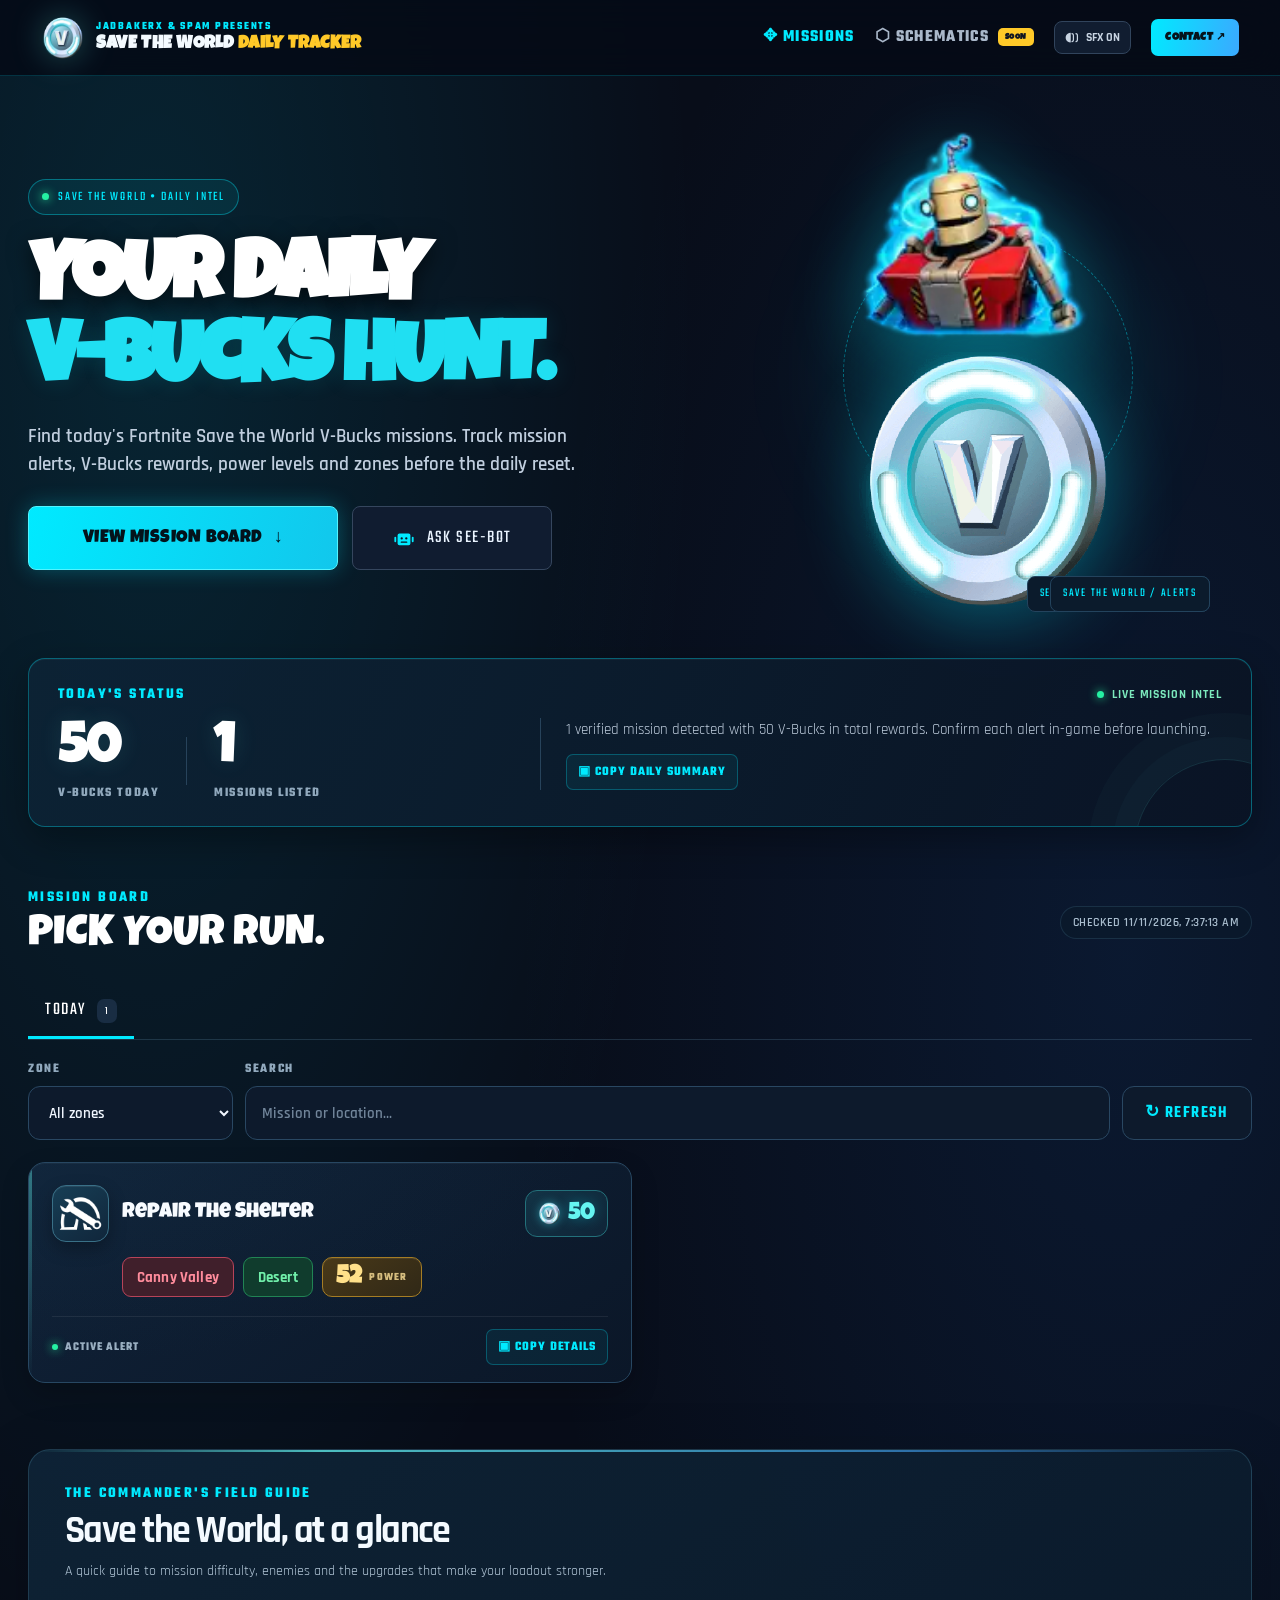
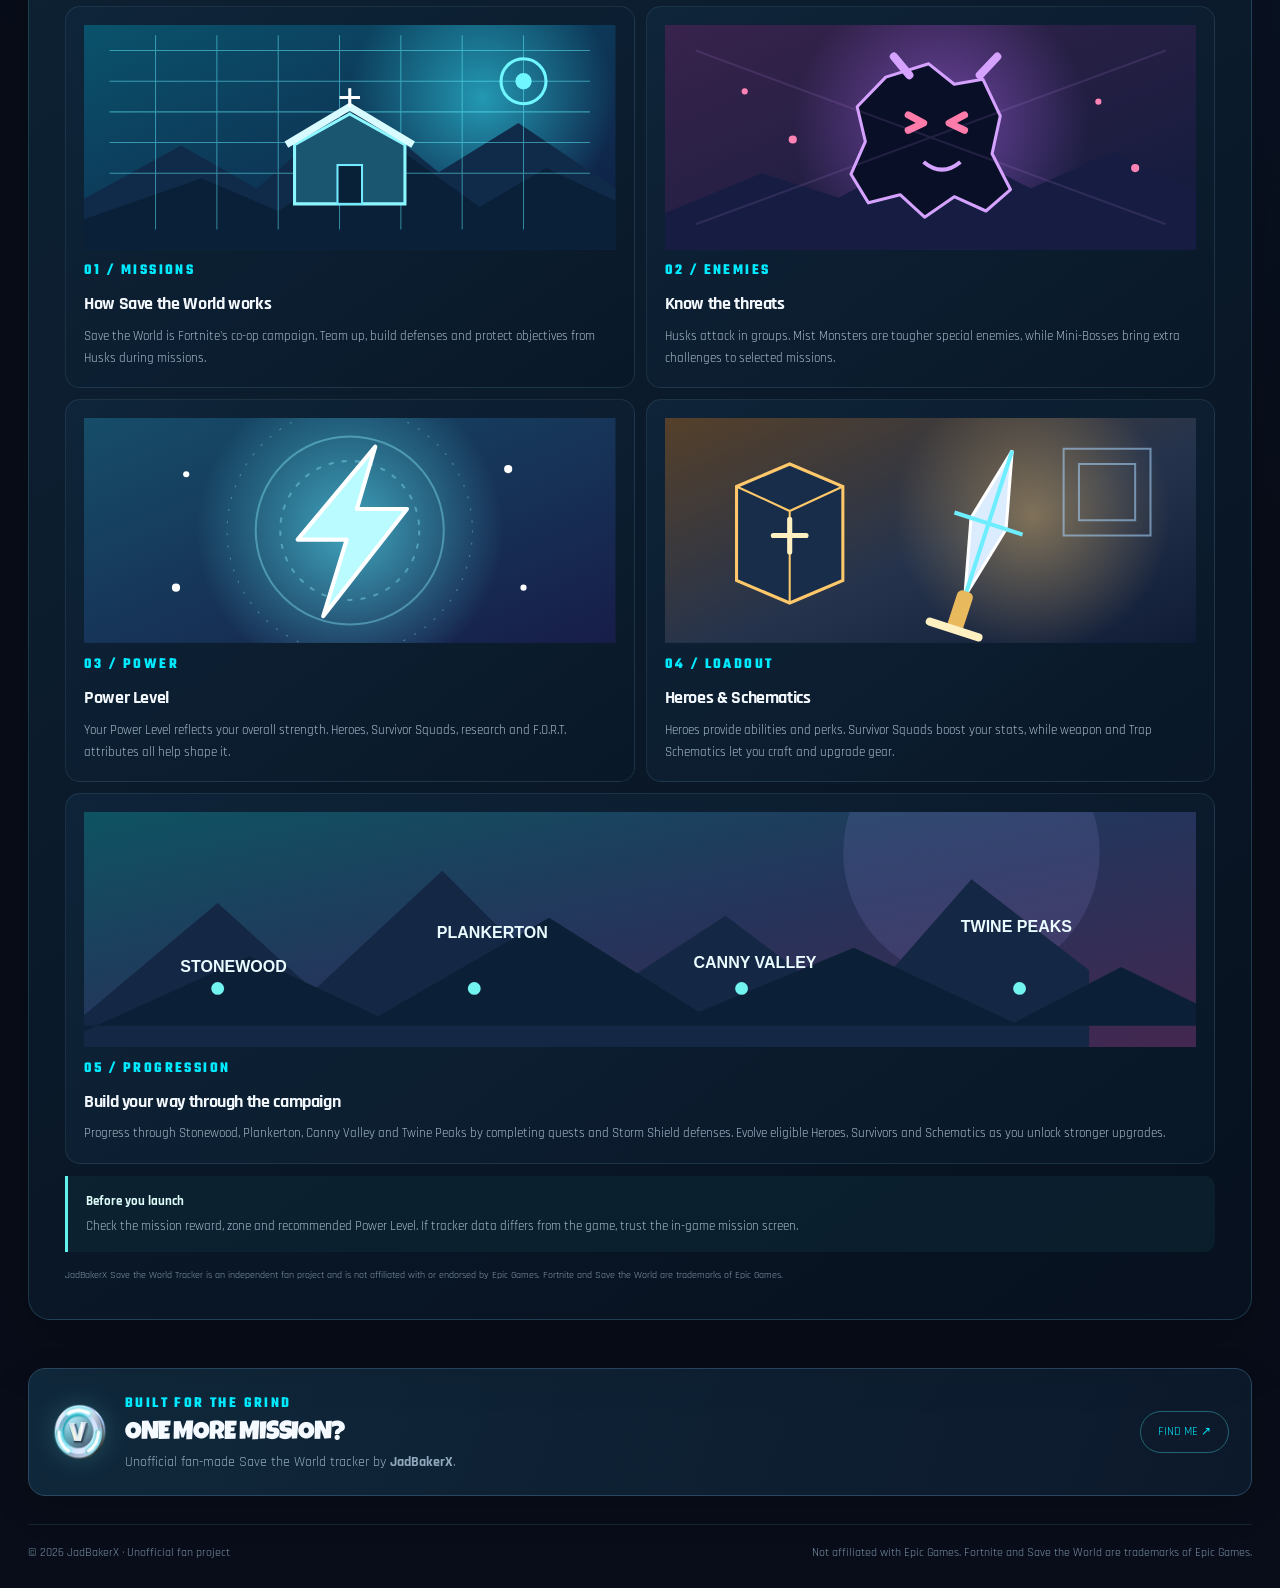
==== commit 20633736: "Refresh homepage hero and illustrated field guide" ====
--- a/public/index.html
+++ b/public/index.html
@@ -71,7 +71,9 @@
     </div>
     <div class="hero-coin" aria-hidden="true">
       <div class="coin-aura"></div><div class="coin-ring"></div>
-      <img src="vbucks-logo.png" alt="">
+      <img class="hero-see-bot" src="assets/missions/see-bot-character.webp" alt="See-Bot mascot">
+      <img class="hero-vbucks" src="vbucks-logo.png" alt="V-Bucks reward emblem">
+      <span class="hero-intel-tag">SEE-BOT ONLINE / DAILY INTEL</span>
       <span>SAVE THE WORLD / ALERTS</span>
     </div>
   </section>
@@ -114,26 +116,41 @@
 
     <div class="guide-grid">
       <article class="guide-card">
+        <div class="guide-art guide-art-missions" aria-hidden="true">
+          <svg viewBox="0 0 520 220" role="presentation"><defs><linearGradient id="gm" x2="1" y2="1"><stop stop-color="#0a526b"/><stop offset="1" stop-color="#101c43"/></linearGradient><radialGradient id="gmglow"><stop stop-color="#35e9ff" stop-opacity=".55"/><stop offset="1" stop-color="#35e9ff" stop-opacity="0"/></radialGradient></defs><rect width="520" height="220" fill="url(#gm)"/><circle cx="390" cy="72" r="130" fill="url(#gmglow)"/><path d="M0 170 95 118l74 42 96-83 82 67 78-48 95 64v60H0Z" fill="#102b4a"/><path d="M0 190 115 150l75 32 105-70 92 66 65-38 68 32v48H0Z" fill="#0a2038"/><g fill="none" stroke="#60efff" stroke-opacity=".5"><path d="M25 25h470M25 55h470M25 85h470M25 115h470M25 145h470M70 10v190M130 10v190M190 10v190M250 10v190M310 10v190M370 10v190M430 10v190" stroke-width="1"/></g><g transform="translate(206 62)"><path d="M0 55 54 25l54 30v58H0Z" fill="#1b5670" stroke="#8df7ff" stroke-width="3"/><path d="M-8 55 54 18l62 37" fill="none" stroke="#d7fbff" stroke-width="7"/><rect x="42" y="75" width="24" height="38" fill="#092137" stroke="#72eaff" stroke-width="2"/><path d="M54 0v18M44 9h20" stroke="#fff" stroke-width="3"/></g><circle cx="430" cy="55" r="22" fill="none" stroke="#70f6ff" stroke-width="3"/><circle cx="430" cy="55" r="8" fill="#70f6ff"/></svg>
+        </div>
         <span class="guide-number">01 / MISSIONS</span>
         <h3>How Save the World works</h3>
         <p>Save the World is Fortnite's co-op campaign. Team up, build defenses and protect objectives from Husks during missions.</p>
       </article>
       <article class="guide-card">
+        <div class="guide-art guide-art-enemies" aria-hidden="true">
+          <svg viewBox="0 0 520 220" role="presentation"><defs><linearGradient id="ge" x2="1" y2="1"><stop stop-color="#38234c"/><stop offset="1" stop-color="#101b3b"/></linearGradient><radialGradient id="geglow"><stop stop-color="#b66bff" stop-opacity=".5"/><stop offset="1" stop-color="#b66bff" stop-opacity="0"/></radialGradient></defs><rect width="520" height="220" fill="url(#ge)"/><circle cx="270" cy="100" r="145" fill="url(#geglow)"/><path d="M0 184 95 145l75 24 100-54 88 45 80-36 82 40v56H0Z" fill="#171d42"/><g transform="translate(210 22)" fill="#090f27" stroke="#d5a2ff" stroke-width="3" stroke-linejoin="round"><path d="m48 16 25 20 28-5 17 36-8 37 18 35-24 21-31-14-29 20-24-22-31 8-17-28 14-32-8-34 28-29Z"/><path d="m28 66 15 8-15 7M83 66l-15 8 15 7" fill="none" stroke="#ff7caa" stroke-width="7" stroke-linecap="round"/><path d="M43 112q18 15 36 0" fill="none" stroke="#d5a2ff" stroke-width="4"/><path d="m29 27-15-18M98 27l17-18" fill="none" stroke-width="8" stroke-linecap="round"/></g><g fill="#ff83b4"><circle cx="78" cy="65" r="3"/><circle cx="125" cy="112" r="4"/><circle cx="424" cy="75" r="3"/><circle cx="460" cy="140" r="4"/></g><path d="M30 25 490 195M490 25 30 195" stroke="#d49bff" stroke-opacity=".12" stroke-width="2"/></svg>
+        </div>
         <span class="guide-number">02 / ENEMIES</span>
         <h3>Know the threats</h3>
         <p>Husks attack in groups. Mist Monsters are tougher special enemies, while Mini-Bosses bring extra challenges to selected missions.</p>
       </article>
       <article class="guide-card">
+        <div class="guide-art guide-art-power" aria-hidden="true">
+          <svg viewBox="0 0 520 220" role="presentation"><defs><linearGradient id="gp" x2="1" y2="1"><stop stop-color="#164d69"/><stop offset="1" stop-color="#171d48"/></linearGradient><radialGradient id="gpglow"><stop stop-color="#5beeff" stop-opacity=".6"/><stop offset="1" stop-color="#5beeff" stop-opacity="0"/></radialGradient></defs><rect width="520" height="220" fill="url(#gp)"/><circle cx="260" cy="110" r="150" fill="url(#gpglow)"/><g fill="none" stroke="#8defff" stroke-opacity=".38"><circle cx="260" cy="110" r="92" stroke-width="2"/><circle cx="260" cy="110" r="68" stroke-dasharray="5 8" stroke-width="2"/><circle cx="260" cy="110" r="120" stroke-dasharray="2 10"/></g><path d="m285 28-76 91h48l-23 75 82-105h-49Z" fill="#b9fbff" stroke="#fff" stroke-width="4" stroke-linejoin="round"/><g fill="#fff"><circle cx="100" cy="55" r="3"/><circle cx="415" cy="50" r="4"/><circle cx="430" cy="166" r="3"/><circle cx="90" cy="166" r="4"/></g></svg>
+        </div>
         <span class="guide-number">03 / POWER</span>
         <h3>Power Level</h3>
         <p>Your Power Level reflects your overall strength. Heroes, Survivor Squads, research and F.O.R.T. attributes all help shape it.</p>
       </article>
       <article class="guide-card">
+        <div class="guide-art guide-art-loadout" aria-hidden="true">
+          <svg viewBox="0 0 520 220" role="presentation"><defs><linearGradient id="gl" x2="1" y2="1"><stop stop-color="#55402a"/><stop offset=".55" stop-color="#25334c"/><stop offset="1" stop-color="#101c36"/></linearGradient><radialGradient id="glglow"><stop stop-color="#ffc86a" stop-opacity=".42"/><stop offset="1" stop-color="#ffc86a" stop-opacity="0"/></radialGradient></defs><rect width="520" height="220" fill="url(#gl)"/><circle cx="360" cy="95" r="135" fill="url(#glglow)"/><g transform="translate(70 45)"><path d="M0 22 52 0l52 22v92L52 136 0 114Z" fill="#172d49" stroke="#ffc86a" stroke-width="3"/><path d="m0 22 52 24 52-24M52 46v90" fill="none" stroke="#ffc86a" stroke-width="2"/><path d="M36 70h32M52 54v32" stroke="#fff0c2" stroke-width="5" stroke-linecap="round"/></g><g transform="translate(245 28) rotate(18 70 80)"><path d="M70 0 88 75 70 150 52 75Z" fill="#dcecff" stroke="#fff" stroke-width="3"/><path d="M70 0v150M35 75h70" stroke="#6deeff" stroke-width="4"/><rect x="62" y="145" width="16" height="42" rx="5" fill="#e9b95e"/><path d="M45 184h50" stroke="#fff0c2" stroke-width="8" stroke-linecap="round"/></g><g fill="none" stroke="#a9d8ff" stroke-width="2" opacity=".55"><path d="M390 30h85v85h-85zM405 45h55v55h-55z"/></g></svg>
+        </div>
         <span class="guide-number">04 / LOADOUT</span>
         <h3>Heroes &amp; Schematics</h3>
         <p>Heroes provide abilities and perks. Survivor Squads boost your stats, while weapon and Trap Schematics let you craft and upgrade gear.</p>
       </article>
       <article class="guide-card guide-card-wide">
+        <div class="guide-art guide-art-progress" aria-hidden="true">
+          <svg viewBox="0 0 1040 220" role="presentation"><defs><linearGradient id="gpr" x2="1" y2="1"><stop stop-color="#0e5362"/><stop offset=".5" stop-color="#25345b"/><stop offset="1" stop-color="#432750"/></linearGradient><linearGradient id="gprline" x2="1"><stop stop-color="#5ff6eb"/><stop offset="1" stop-color="#c18cff"/></linearGradient></defs><rect width="1040" height="220" fill="url(#gpr)"/><circle cx="830" cy="38" r="120" fill="#a8a6ff" opacity=".12"/><path d="M0 190 125 85l90 82 120-112 130 130 135-88 120 91 110-125 110 85v72H0Z" fill="#142744"/><path d="M0 205 155 135l120 56 160-92 140 88 145-60 150 70 100-52 70 34v21H0Z" fill="#0b2036"/><path d="M0 165H1040" stroke="url(#gprline)" stroke-width="2" stroke-dasharray="7 9" opacity=".8"/><g fill="#eafcff" font-family="Arial,sans-serif" font-size="15" font-weight="700"><text x="90" y="150">STONEWOOD</text><text x="330" y="118">PLANKERTON</text><text x="570" y="146">CANNY VALLEY</text><text x="820" y="112">TWINE PEAKS</text></g><g fill="#72f4f1"><circle cx="125" cy="165" r="6"/><circle cx="365" cy="165" r="6"/><circle cx="615" cy="165" r="6"/><circle cx="875" cy="165" r="6"/></g></svg>
+        </div>
         <span class="guide-number">05 / PROGRESSION</span>
         <h3>Build your way through the campaign</h3>
         <p>Progress through Stonewood, Plankerton, Canny Valley and Twine Peaks by completing quests and Storm Shield defenses. Evolve eligible Heroes, Survivors and Schematics as you unlock stronger upgrades.</p>
--- a/public/guide.css
+++ b/public/guide.css
@@ -1,32 +1,29 @@
-/* Human-friendly field guide and V-Bucks history section */
-.stw-guide{position:relative;margin:46px 0 54px;padding:clamp(22px,4vw,44px);overflow:hidden;border:1px solid rgba(100,177,207,.22);border-radius:24px;background:linear-gradient(145deg,rgba(14,35,54,.97),rgba(7,17,31,.98));box-shadow:0 22px 70px rgba(0,0,0,.2)}
+/* Compact Save the World field guide */
+.stw-guide{position:relative;margin:38px 0 48px;padding:clamp(20px,3.5vw,36px);overflow:hidden;border:1px solid rgba(100,177,207,.22);border-radius:22px;background:linear-gradient(145deg,rgba(14,35,54,.97),rgba(7,17,31,.98));box-shadow:0 22px 70px rgba(0,0,0,.2)}
 .stw-guide:before{content:"";position:absolute;inset:0 0 auto;height:2px;background:linear-gradient(90deg,transparent,#62f2ee 24%,#398bd0 72%,transparent);opacity:.75}
 .stw-guide>.guide-kicker{color:#62f2ee;font-size:10px;font-weight:900;letter-spacing:.2em}
-.stw-guide>h2{margin:8px 0 10px;font-size:clamp(27px,4vw,42px);line-height:1.08;letter-spacing:-.04em;color:#f4faff}
-.stw-guide .guide-lead{max-width:780px;margin:0;color:#b4c8d9;font-size:15px;line-height:1.85}
-.vbucks-history{margin:30px 0;padding:clamp(17px,3vw,26px);border:1px solid rgba(98,242,238,.22);border-radius:19px;background:radial-gradient(ellipse at 0 0,rgba(45,160,174,.13),transparent 55%),#091827}
-.guide-section-heading{display:flex;align-items:end;justify-content:space-between;gap:15px}
-.guide-section-heading h3{margin:5px 0 0;font-size:clamp(21px,3vw,28px);letter-spacing:-.025em}
-.history-date{color:#91aabd;font-size:11px;white-space:nowrap}
-.guide-muted{max-width:760px;color:#9bb1c4;font-size:12px;line-height:1.7}
-.history-stats{display:grid;grid-template-columns:repeat(5,minmax(0,1fr));gap:10px;margin-top:18px}
-.history-stat{min-width:0;padding:16px 13px;border:1px solid rgba(118,159,190,.17);border-radius:13px;background:rgba(16,37,57,.78)}
-.history-stat span,.history-stat small{display:block;color:#9bb1c4;font-size:11px;font-weight:700;letter-spacing:.03em}
-.history-stat strong{display:block;margin:7px 0 2px;color:#f4faff;font-size:clamp(23px,3vw,32px);line-height:1;font-variant-numeric:tabular-nums}
-.history-stat-featured{border-color:rgba(98,242,238,.42);background:linear-gradient(145deg,rgba(29,92,103,.35),rgba(12,33,51,.9))}
-.history-stat-featured strong{color:#70f5ef;text-shadow:0 0 22px rgba(98,242,238,.18)}
-.history-stat .trend-up{color:#80e6bb}.history-stat .trend-down{color:#ffb0a6}
-.history-disclaimer{margin:14px 0 0;color:#8da6ba;font-size:11px;line-height:1.7}
-.history-disclaimer a{color:#75e9e5;text-decoration:underline;text-underline-offset:3px}
-.guide-grid{display:grid;grid-template-columns:repeat(2,minmax(0,1fr));gap:12px;margin-top:20px}
-.guide-card{padding:21px;border:1px solid rgba(118,159,190,.16);border-radius:16px;background:linear-gradient(145deg,rgba(16,38,59,.86),rgba(9,24,40,.88))}
+.stw-guide>h2{margin:8px 0 8px;font-size:clamp(26px,3.5vw,38px);line-height:1.08;letter-spacing:-.04em;color:#f4faff}
+.stw-guide .guide-lead{max-width:700px;margin:0;color:#b4c8d9;font-size:14px;line-height:1.7}
+.guide-grid{display:grid;grid-template-columns:repeat(2,minmax(0,1fr));gap:11px;margin-top:22px}
+.guide-card{padding:18px;border:1px solid rgba(118,159,190,.16);border-radius:15px;background:linear-gradient(145deg,rgba(16,38,59,.86),rgba(9,24,40,.88))}
 .guide-card-wide{grid-column:1/-1}
-.guide-number{color:#65e8e3;font-size:9px;font-weight:900;letter-spacing:.17em}
-.guide-card h3{margin:8px 0;color:#f3f8fd;font-size:19px;letter-spacing:-.02em}
-.guide-card p,.guide-footer-note p{margin:0;color:#a9bdce;font-size:13px;line-height:1.85}
-.guide-card strong{color:#e9f8ff}
-.guide-footer-note{margin-top:14px;padding:18px 20px;border-left:3px solid #62f2ee;border-radius:0 12px 12px 0;background:rgba(16,54,66,.35)}
-.guide-footer-note strong{display:block;margin-bottom:5px;color:#dffdfb;font-size:14px}
-.guide-legal{margin:20px 0 0;color:#70899e;font-size:10px;line-height:1.75}
-@media(max-width:850px){.history-stats{grid-template-columns:repeat(3,minmax(0,1fr))}}
-@media(max-width:600px){.stw-guide{margin:30px 0;padding:19px 15px;border-radius:18px}.guide-section-heading{align-items:flex-start;flex-direction:column;gap:4px}.history-stats{grid-template-columns:repeat(2,minmax(0,1fr));gap:8px}.history-stat{padding:13px 11px}.history-stat strong{font-size:25px}.guide-grid{grid-template-columns:1fr}.guide-card-wide{grid-column:auto}.guide-card{padding:17px}.guide-card h3{font-size:18px}}
+.guide-number{color:#65e8e3;font-size:9px;font-weight:900;letter-spacing:.16em}
+.guide-card h3{margin:7px 0;color:#f3f8fd;font-size:18px;letter-spacing:-.02em}
+.guide-card p,.guide-footer-note p{margin:0;color:#a9bdce;font-size:13px;line-height:1.7}
+.guide-footer-note{margin-top:12px;padding:15px 18px;border-left:3px solid #62f2ee;border-radius:0 11px 11px 0;background:rgba(16,54,66,.35)}
+.guide-footer-note strong{display:block;margin-bottom:4px;color:#dffdfb;font-size:13px}
+.guide-legal{margin:15px 0 0;color:#8299ac;font-size:10px;line-height:1.6}
+@media(max-width:600px){.stw-guide{margin:28px 0 36px;padding:19px 15px;border-radius:18px}.guide-grid{grid-template-columns:1fr;gap:9px}.guide-card-wide{grid-column:auto}.guide-card{padding:16px}.guide-card h3{font-size:17px}}
+
+/* Match guide labels to the main dashboard section labels */
+.stw-guide>.guide-kicker,
+.stw-guide .guide-number{
+  font-family:"Teko",sans-serif !important;
+  font-size:15px !important;
+  font-weight:700 !important;
+  letter-spacing:.16em !important;
+  line-height:1.1 !important;
+  text-transform:uppercase;
+}
+.stw-guide>.guide-kicker{color:var(--cyan,#62f2ee) !important}
+.stw-guide .guide-number{color:var(--cyan,#65e8e3) !important}
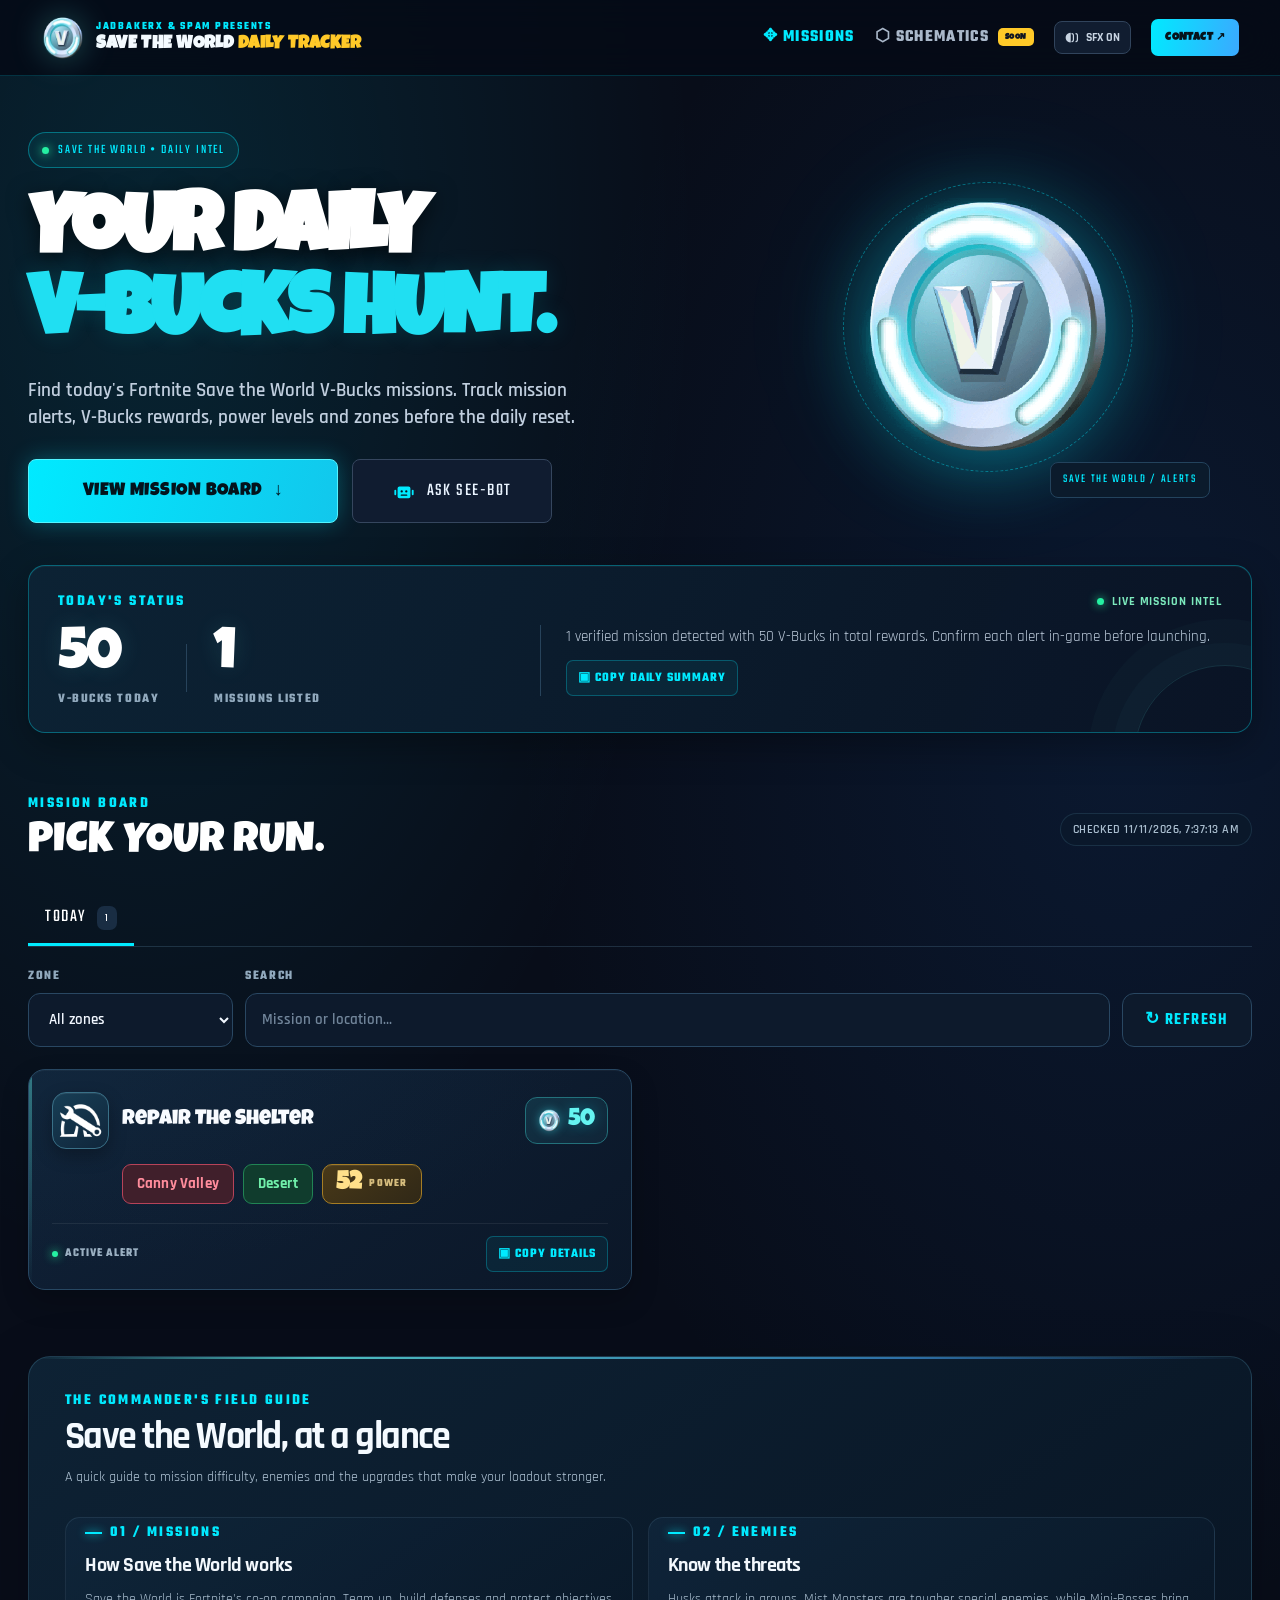
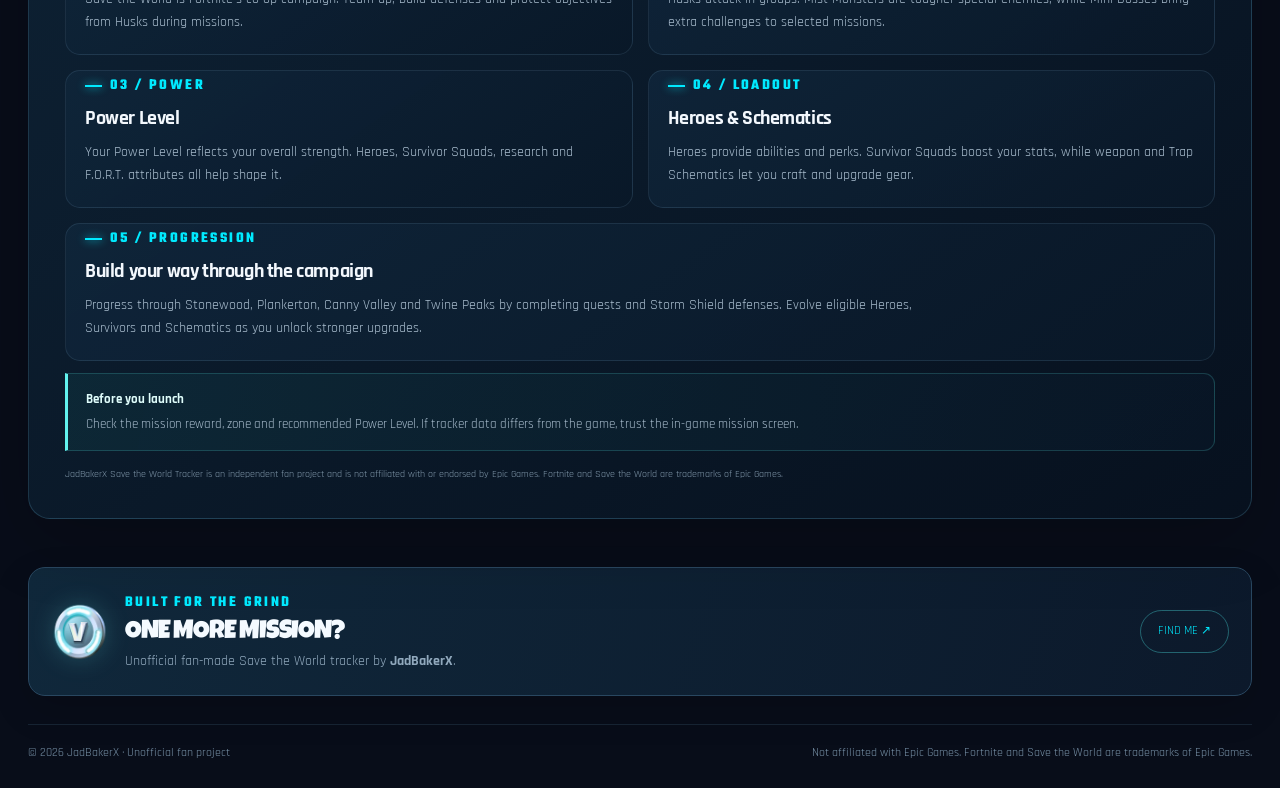
==== commit 560d0fa3: "Restore original page and keep Commander’s Field Guide" ====
--- a/public/index.html
+++ b/public/index.html
@@ -71,9 +71,7 @@
     </div>
     <div class="hero-coin" aria-hidden="true">
       <div class="coin-aura"></div><div class="coin-ring"></div>
-      <img class="hero-see-bot" src="assets/missions/see-bot-character.webp" alt="See-Bot mascot">
-      <img class="hero-vbucks" src="vbucks-logo.png" alt="V-Bucks reward emblem">
-      <span class="hero-intel-tag">SEE-BOT ONLINE / DAILY INTEL</span>
+      <img src="vbucks-logo.png" alt="">
       <span>SAVE THE WORLD / ALERTS</span>
     </div>
   </section>
@@ -116,41 +114,26 @@
 
     <div class="guide-grid">
       <article class="guide-card">
-        <div class="guide-art guide-art-missions" aria-hidden="true">
-          <svg viewBox="0 0 520 220" role="presentation"><defs><linearGradient id="gm" x2="1" y2="1"><stop stop-color="#0a526b"/><stop offset="1" stop-color="#101c43"/></linearGradient><radialGradient id="gmglow"><stop stop-color="#35e9ff" stop-opacity=".55"/><stop offset="1" stop-color="#35e9ff" stop-opacity="0"/></radialGradient></defs><rect width="520" height="220" fill="url(#gm)"/><circle cx="390" cy="72" r="130" fill="url(#gmglow)"/><path d="M0 170 95 118l74 42 96-83 82 67 78-48 95 64v60H0Z" fill="#102b4a"/><path d="M0 190 115 150l75 32 105-70 92 66 65-38 68 32v48H0Z" fill="#0a2038"/><g fill="none" stroke="#60efff" stroke-opacity=".5"><path d="M25 25h470M25 55h470M25 85h470M25 115h470M25 145h470M70 10v190M130 10v190M190 10v190M250 10v190M310 10v190M370 10v190M430 10v190" stroke-width="1"/></g><g transform="translate(206 62)"><path d="M0 55 54 25l54 30v58H0Z" fill="#1b5670" stroke="#8df7ff" stroke-width="3"/><path d="M-8 55 54 18l62 37" fill="none" stroke="#d7fbff" stroke-width="7"/><rect x="42" y="75" width="24" height="38" fill="#092137" stroke="#72eaff" stroke-width="2"/><path d="M54 0v18M44 9h20" stroke="#fff" stroke-width="3"/></g><circle cx="430" cy="55" r="22" fill="none" stroke="#70f6ff" stroke-width="3"/><circle cx="430" cy="55" r="8" fill="#70f6ff"/></svg>
-        </div>
         <span class="guide-number">01 / MISSIONS</span>
         <h3>How Save the World works</h3>
         <p>Save the World is Fortnite's co-op campaign. Team up, build defenses and protect objectives from Husks during missions.</p>
       </article>
       <article class="guide-card">
-        <div class="guide-art guide-art-enemies" aria-hidden="true">
-          <svg viewBox="0 0 520 220" role="presentation"><defs><linearGradient id="ge" x2="1" y2="1"><stop stop-color="#38234c"/><stop offset="1" stop-color="#101b3b"/></linearGradient><radialGradient id="geglow"><stop stop-color="#b66bff" stop-opacity=".5"/><stop offset="1" stop-color="#b66bff" stop-opacity="0"/></radialGradient></defs><rect width="520" height="220" fill="url(#ge)"/><circle cx="270" cy="100" r="145" fill="url(#geglow)"/><path d="M0 184 95 145l75 24 100-54 88 45 80-36 82 40v56H0Z" fill="#171d42"/><g transform="translate(210 22)" fill="#090f27" stroke="#d5a2ff" stroke-width="3" stroke-linejoin="round"><path d="m48 16 25 20 28-5 17 36-8 37 18 35-24 21-31-14-29 20-24-22-31 8-17-28 14-32-8-34 28-29Z"/><path d="m28 66 15 8-15 7M83 66l-15 8 15 7" fill="none" stroke="#ff7caa" stroke-width="7" stroke-linecap="round"/><path d="M43 112q18 15 36 0" fill="none" stroke="#d5a2ff" stroke-width="4"/><path d="m29 27-15-18M98 27l17-18" fill="none" stroke-width="8" stroke-linecap="round"/></g><g fill="#ff83b4"><circle cx="78" cy="65" r="3"/><circle cx="125" cy="112" r="4"/><circle cx="424" cy="75" r="3"/><circle cx="460" cy="140" r="4"/></g><path d="M30 25 490 195M490 25 30 195" stroke="#d49bff" stroke-opacity=".12" stroke-width="2"/></svg>
-        </div>
         <span class="guide-number">02 / ENEMIES</span>
         <h3>Know the threats</h3>
         <p>Husks attack in groups. Mist Monsters are tougher special enemies, while Mini-Bosses bring extra challenges to selected missions.</p>
       </article>
       <article class="guide-card">
-        <div class="guide-art guide-art-power" aria-hidden="true">
-          <svg viewBox="0 0 520 220" role="presentation"><defs><linearGradient id="gp" x2="1" y2="1"><stop stop-color="#164d69"/><stop offset="1" stop-color="#171d48"/></linearGradient><radialGradient id="gpglow"><stop stop-color="#5beeff" stop-opacity=".6"/><stop offset="1" stop-color="#5beeff" stop-opacity="0"/></radialGradient></defs><rect width="520" height="220" fill="url(#gp)"/><circle cx="260" cy="110" r="150" fill="url(#gpglow)"/><g fill="none" stroke="#8defff" stroke-opacity=".38"><circle cx="260" cy="110" r="92" stroke-width="2"/><circle cx="260" cy="110" r="68" stroke-dasharray="5 8" stroke-width="2"/><circle cx="260" cy="110" r="120" stroke-dasharray="2 10"/></g><path d="m285 28-76 91h48l-23 75 82-105h-49Z" fill="#b9fbff" stroke="#fff" stroke-width="4" stroke-linejoin="round"/><g fill="#fff"><circle cx="100" cy="55" r="3"/><circle cx="415" cy="50" r="4"/><circle cx="430" cy="166" r="3"/><circle cx="90" cy="166" r="4"/></g></svg>
-        </div>
         <span class="guide-number">03 / POWER</span>
         <h3>Power Level</h3>
         <p>Your Power Level reflects your overall strength. Heroes, Survivor Squads, research and F.O.R.T. attributes all help shape it.</p>
       </article>
       <article class="guide-card">
-        <div class="guide-art guide-art-loadout" aria-hidden="true">
-          <svg viewBox="0 0 520 220" role="presentation"><defs><linearGradient id="gl" x2="1" y2="1"><stop stop-color="#55402a"/><stop offset=".55" stop-color="#25334c"/><stop offset="1" stop-color="#101c36"/></linearGradient><radialGradient id="glglow"><stop stop-color="#ffc86a" stop-opacity=".42"/><stop offset="1" stop-color="#ffc86a" stop-opacity="0"/></radialGradient></defs><rect width="520" height="220" fill="url(#gl)"/><circle cx="360" cy="95" r="135" fill="url(#glglow)"/><g transform="translate(70 45)"><path d="M0 22 52 0l52 22v92L52 136 0 114Z" fill="#172d49" stroke="#ffc86a" stroke-width="3"/><path d="m0 22 52 24 52-24M52 46v90" fill="none" stroke="#ffc86a" stroke-width="2"/><path d="M36 70h32M52 54v32" stroke="#fff0c2" stroke-width="5" stroke-linecap="round"/></g><g transform="translate(245 28) rotate(18 70 80)"><path d="M70 0 88 75 70 150 52 75Z" fill="#dcecff" stroke="#fff" stroke-width="3"/><path d="M70 0v150M35 75h70" stroke="#6deeff" stroke-width="4"/><rect x="62" y="145" width="16" height="42" rx="5" fill="#e9b95e"/><path d="M45 184h50" stroke="#fff0c2" stroke-width="8" stroke-linecap="round"/></g><g fill="none" stroke="#a9d8ff" stroke-width="2" opacity=".55"><path d="M390 30h85v85h-85zM405 45h55v55h-55z"/></g></svg>
-        </div>
         <span class="guide-number">04 / LOADOUT</span>
         <h3>Heroes &amp; Schematics</h3>
         <p>Heroes provide abilities and perks. Survivor Squads boost your stats, while weapon and Trap Schematics let you craft and upgrade gear.</p>
       </article>
       <article class="guide-card guide-card-wide">
-        <div class="guide-art guide-art-progress" aria-hidden="true">
-          <svg viewBox="0 0 1040 220" role="presentation"><defs><linearGradient id="gpr" x2="1" y2="1"><stop stop-color="#0e5362"/><stop offset=".5" stop-color="#25345b"/><stop offset="1" stop-color="#432750"/></linearGradient><linearGradient id="gprline" x2="1"><stop stop-color="#5ff6eb"/><stop offset="1" stop-color="#c18cff"/></linearGradient></defs><rect width="1040" height="220" fill="url(#gpr)"/><circle cx="830" cy="38" r="120" fill="#a8a6ff" opacity=".12"/><path d="M0 190 125 85l90 82 120-112 130 130 135-88 120 91 110-125 110 85v72H0Z" fill="#142744"/><path d="M0 205 155 135l120 56 160-92 140 88 145-60 150 70 100-52 70 34v21H0Z" fill="#0b2036"/><path d="M0 165H1040" stroke="url(#gprline)" stroke-width="2" stroke-dasharray="7 9" opacity=".8"/><g fill="#eafcff" font-family="Arial,sans-serif" font-size="15" font-weight="700"><text x="90" y="150">STONEWOOD</text><text x="330" y="118">PLANKERTON</text><text x="570" y="146">CANNY VALLEY</text><text x="820" y="112">TWINE PEAKS</text></g><g fill="#72f4f1"><circle cx="125" cy="165" r="6"/><circle cx="365" cy="165" r="6"/><circle cx="615" cy="165" r="6"/><circle cx="875" cy="165" r="6"/></g></svg>
-        </div>
         <span class="guide-number">05 / PROGRESSION</span>
         <h3>Build your way through the campaign</h3>
         <p>Progress through Stonewood, Plankerton, Canny Valley and Twine Peaks by completing quests and Storm Shield defenses. Evolve eligible Heroes, Survivors and Schematics as you unlock stronger upgrades.</p>
--- a/public/guide.css
+++ b/public/guide.css
@@ -27,3 +27,29 @@
 }
 .stw-guide>.guide-kicker{color:var(--cyan,#62f2ee) !important}
 .stw-guide .guide-number{color:var(--cyan,#65e8e3) !important}
+
+
+/* Visual refresh — cinematic guide artwork and a more character-led hero */
+.hero-coin{min-height:350px!important;isolation:isolate}
+.hero-coin .hero-see-bot{position:absolute!important;z-index:3!important;width:min(310px,70%)!important;max-height:330px;object-fit:contain;right:12%;bottom:5px;filter:drop-shadow(0 18px 32px rgba(0,234,255,.28))!important;animation:guideBotFloat 5s ease-in-out infinite}
+.hero-coin .hero-vbucks{position:absolute!important;z-index:4!important;width:76px!important;height:76px;object-fit:contain;right:8%;top:12%;filter:drop-shadow(0 0 22px rgba(0,234,255,.48))!important;animation:guideCoinFloat 4s ease-in-out infinite}
+.hero-intel-tag{position:absolute;z-index:5;right:0;bottom:4px;padding:8px 13px;border:1px solid rgba(98,242,238,.34);border-radius:999px;background:rgba(5,16,30,.84);color:#8df9f2!important;font:700 12px "Teko",sans-serif!important;letter-spacing:.14em;backdrop-filter:blur(10px)}
+@keyframes guideBotFloat{0%,100%{transform:translateY(0)}50%{transform:translateY(-9px)}}
+@keyframes guideCoinFloat{0%,100%{transform:translateY(0) rotate(-5deg)}50%{transform:translateY(-7px) rotate(5deg)}}
+.guide-grid{gap:15px;margin-top:27px}
+.guide-card{position:relative;overflow:hidden;padding:0 19px 20px;isolation:isolate;transition:transform .24s ease,border-color .24s ease,box-shadow .24s ease}
+.guide-card:hover{transform:translateY(-5px);border-color:rgba(98,242,238,.48);box-shadow:0 18px 38px rgba(0,0,0,.28),0 0 26px rgba(48,205,210,.08)}
+.guide-art{position:relative;height:150px;margin:0 -19px 17px;overflow:hidden;background:#10263d}
+.guide-art:after{content:"";position:absolute;inset:45% 0 0;background:linear-gradient(180deg,transparent,rgba(7,17,31,.72))}
+.guide-art svg{display:block;width:100%;height:100%;transition:transform .55s cubic-bezier(.2,.7,.2,1)}
+.guide-card:hover .guide-art svg{transform:scale(1.055)}
+.guide-number{display:inline-flex;align-items:center;gap:8px}
+.guide-number:before{content:"";width:17px;height:2px;background:var(--cyan,#62f2ee);box-shadow:0 0 9px var(--cyan,#62f2ee)}
+.guide-card h3{font-size:20px}
+.guide-card p{font-size:14px;line-height:1.65}
+.guide-card-wide .guide-art{height:165px}
+.guide-card-wide p{max-width:850px}
+.guide-footer-note{border:1px solid rgba(98,242,238,.18);border-left:3px solid #62f2ee;background:linear-gradient(100deg,rgba(16,54,66,.48),rgba(11,27,44,.45))}
+@media(max-width:760px){.hero-coin{min-height:275px!important}.hero-coin .hero-see-bot{width:min(245px,68%)!important;right:15%;bottom:5px}.hero-coin .hero-vbucks{width:61px!important;height:61px;right:8%;top:9%}.guide-art{height:135px}.guide-card-wide .guide-art{height:145px}}
+@media(max-width:480px){.hero-coin{min-height:240px!important}.hero-coin .hero-see-bot{width:205px!important;right:17%}.hero-coin .hero-vbucks{width:52px!important;height:52px}.hero-intel-tag{font-size:10px!important;right:0}.guide-card{padding-left:15px;padding-right:15px}.guide-art{margin-left:-15px;margin-right:-15px}}
+@media(prefers-reduced-motion:reduce){.hero-coin .hero-see-bot,.hero-coin .hero-vbucks{animation:none}.guide-card,.guide-art svg{transition:none}}
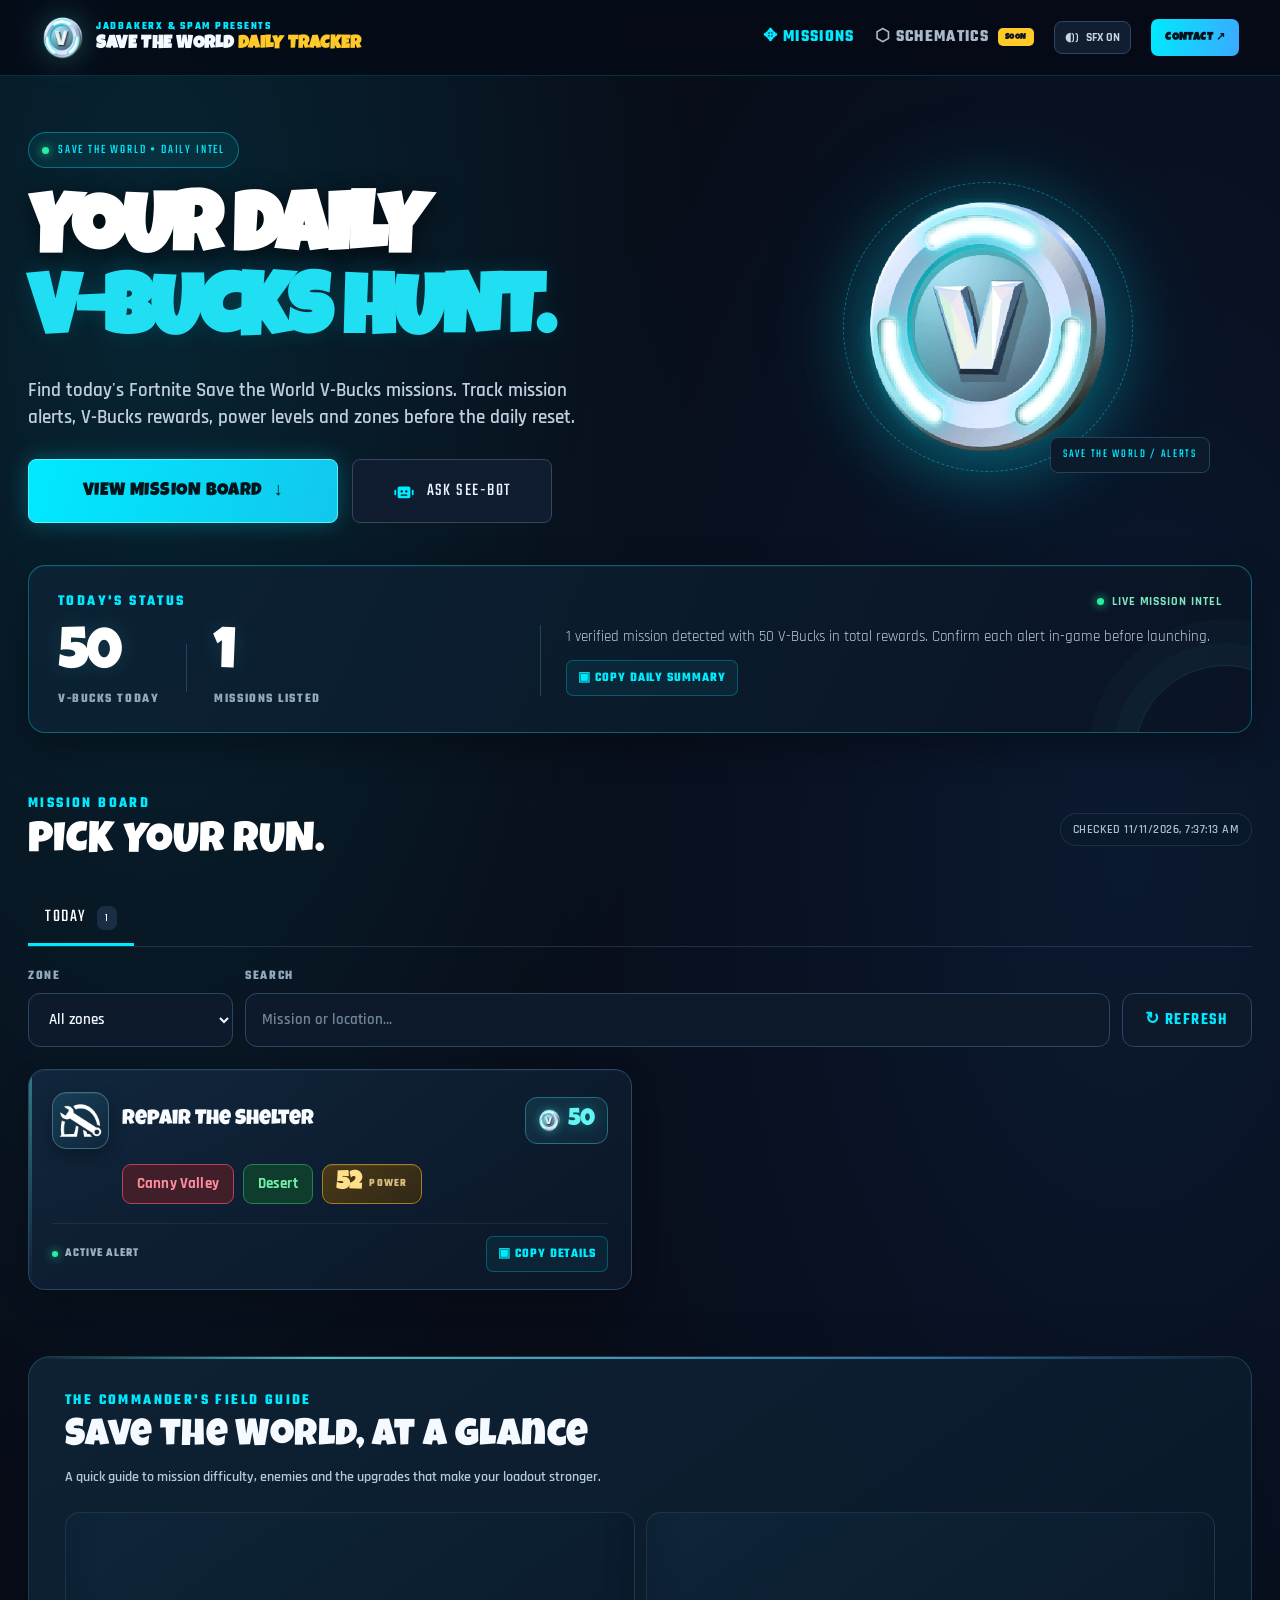
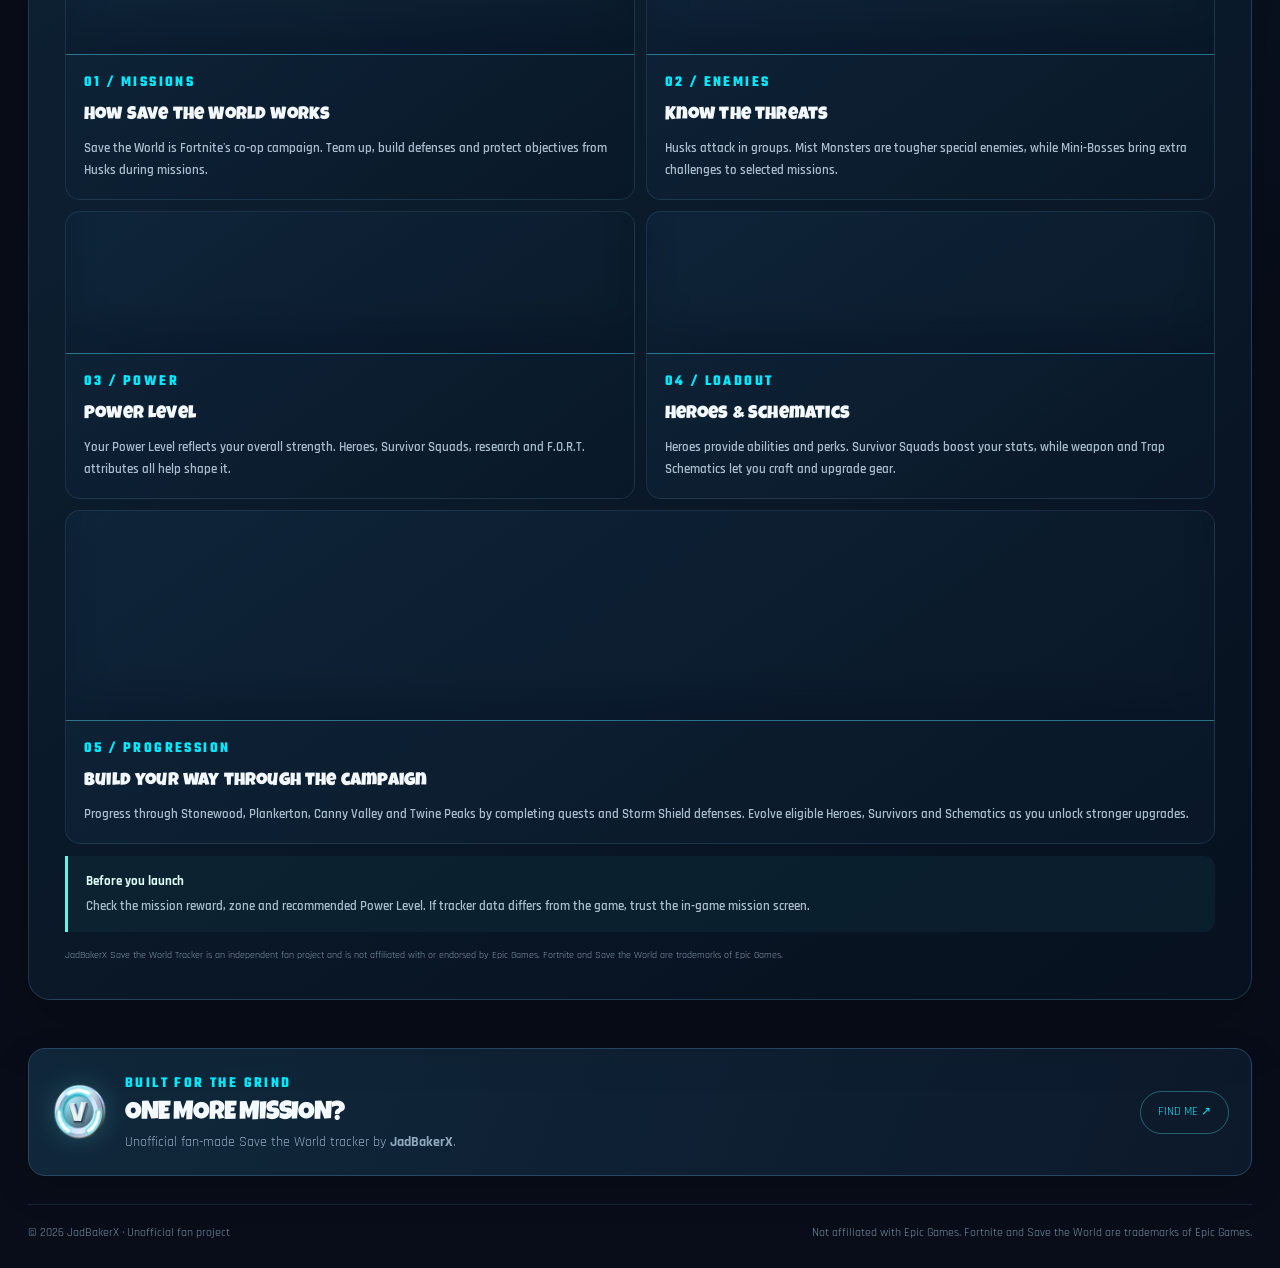
==== commit 3f4d737a: "Add Save the World artwork to Field Guide cards" ====
--- a/public/index.html
+++ b/public/index.html
@@ -114,26 +114,31 @@
 
     <div class="guide-grid">
       <article class="guide-card">
+        <div class="guide-art guide-art-missions" role="img" aria-label="Mission objective and defended base"></div>
         <span class="guide-number">01 / MISSIONS</span>
         <h3>How Save the World works</h3>
         <p>Save the World is Fortnite's co-op campaign. Team up, build defenses and protect objectives from Husks during missions.</p>
       </article>
       <article class="guide-card">
+        <div class="guide-art guide-art-enemies" role="img" aria-label="Husks and a Mist Monster"></div>
         <span class="guide-number">02 / ENEMIES</span>
         <h3>Know the threats</h3>
         <p>Husks attack in groups. Mist Monsters are tougher special enemies, while Mini-Bosses bring extra challenges to selected missions.</p>
       </article>
       <article class="guide-card">
+        <div class="guide-art guide-art-power" role="img" aria-label="Heroes and Survivor Squads with a Power Level upgrade"></div>
         <span class="guide-number">03 / POWER</span>
         <h3>Power Level</h3>
         <p>Your Power Level reflects your overall strength. Heroes, Survivor Squads, research and F.O.R.T. attributes all help shape it.</p>
       </article>
       <article class="guide-card">
+        <div class="guide-art guide-art-loadout" role="img" aria-label="Heroes, weapons and schematics"></div>
         <span class="guide-number">04 / LOADOUT</span>
         <h3>Heroes &amp; Schematics</h3>
         <p>Heroes provide abilities and perks. Survivor Squads boost your stats, while weapon and Trap Schematics let you craft and upgrade gear.</p>
       </article>
       <article class="guide-card guide-card-wide">
+        <div class="guide-art guide-art-progression" role="img" aria-label="A Save the World campaign zone fortress"></div>
         <span class="guide-number">05 / PROGRESSION</span>
         <h3>Build your way through the campaign</h3>
         <p>Progress through Stonewood, Plankerton, Canny Valley and Twine Peaks by completing quests and Storm Shield defenses. Evolve eligible Heroes, Survivors and Schematics as you unlock stronger upgrades.</p>
--- a/public/guide.css
+++ b/public/guide.css
@@ -29,27 +29,64 @@
 .stw-guide .guide-number{color:var(--cyan,#65e8e3) !important}
 
 
-/* Visual refresh — cinematic guide artwork and a more character-led hero */
-.hero-coin{min-height:350px!important;isolation:isolate}
-.hero-coin .hero-see-bot{position:absolute!important;z-index:3!important;width:min(310px,70%)!important;max-height:330px;object-fit:contain;right:12%;bottom:5px;filter:drop-shadow(0 18px 32px rgba(0,234,255,.28))!important;animation:guideBotFloat 5s ease-in-out infinite}
-.hero-coin .hero-vbucks{position:absolute!important;z-index:4!important;width:76px!important;height:76px;object-fit:contain;right:8%;top:12%;filter:drop-shadow(0 0 22px rgba(0,234,255,.48))!important;animation:guideCoinFloat 4s ease-in-out infinite}
-.hero-intel-tag{position:absolute;z-index:5;right:0;bottom:4px;padding:8px 13px;border:1px solid rgba(98,242,238,.34);border-radius:999px;background:rgba(5,16,30,.84);color:#8df9f2!important;font:700 12px "Teko",sans-serif!important;letter-spacing:.14em;backdrop-filter:blur(10px)}
-@keyframes guideBotFloat{0%,100%{transform:translateY(0)}50%{transform:translateY(-9px)}}
-@keyframes guideCoinFloat{0%,100%{transform:translateY(0) rotate(-5deg)}50%{transform:translateY(-7px) rotate(5deg)}}
-.guide-grid{gap:15px;margin-top:27px}
-.guide-card{position:relative;overflow:hidden;padding:0 19px 20px;isolation:isolate;transition:transform .24s ease,border-color .24s ease,box-shadow .24s ease}
-.guide-card:hover{transform:translateY(-5px);border-color:rgba(98,242,238,.48);box-shadow:0 18px 38px rgba(0,0,0,.28),0 0 26px rgba(48,205,210,.08)}
-.guide-art{position:relative;height:150px;margin:0 -19px 17px;overflow:hidden;background:#10263d}
-.guide-art:after{content:"";position:absolute;inset:45% 0 0;background:linear-gradient(180deg,transparent,rgba(7,17,31,.72))}
-.guide-art svg{display:block;width:100%;height:100%;transition:transform .55s cubic-bezier(.2,.7,.2,1)}
-.guide-card:hover .guide-art svg{transform:scale(1.055)}
-.guide-number{display:inline-flex;align-items:center;gap:8px}
-.guide-number:before{content:"";width:17px;height:2px;background:var(--cyan,#62f2ee);box-shadow:0 0 9px var(--cyan,#62f2ee)}
-.guide-card h3{font-size:20px}
-.guide-card p{font-size:14px;line-height:1.65}
-.guide-card-wide .guide-art{height:165px}
-.guide-card-wide p{max-width:850px}
-.guide-footer-note{border:1px solid rgba(98,242,238,.18);border-left:3px solid #62f2ee;background:linear-gradient(100deg,rgba(16,54,66,.48),rgba(11,27,44,.45))}
-@media(max-width:760px){.hero-coin{min-height:275px!important}.hero-coin .hero-see-bot{width:min(245px,68%)!important;right:15%;bottom:5px}.hero-coin .hero-vbucks{width:61px!important;height:61px;right:8%;top:9%}.guide-art{height:135px}.guide-card-wide .guide-art{height:145px}}
-@media(max-width:480px){.hero-coin{min-height:240px!important}.hero-coin .hero-see-bot{width:205px!important;right:17%}.hero-coin .hero-vbucks{width:52px!important;height:52px}.hero-intel-tag{font-size:10px!important;right:0}.guide-card{padding-left:15px;padding-right:15px}.guide-art{margin-left:-15px;margin-right:-15px}}
-@media(prefers-reduced-motion:reduce){.hero-coin .hero-see-bot,.hero-coin .hero-vbucks{animation:none}.guide-card,.guide-art svg{transition:none}}
+/* Match the Field Guide typography to the main Fortnite dashboard */
+.stw-guide{
+  font-family:"Rajdhani",sans-serif;
+}
+.stw-guide>.guide-kicker,
+.stw-guide .guide-number{
+  font-family:"Teko",sans-serif !important;
+}
+.stw-guide>h2,
+.stw-guide .guide-card h3,
+.stw-guide .guide-lead,
+.stw-guide .guide-card p,
+.stw-guide .guide-footer-note,
+.stw-guide .guide-legal{
+  font-family:"Rajdhani",sans-serif !important;
+}
+.stw-guide>h2{
+  font-weight:700;
+  letter-spacing:.01em;
+}
+.stw-guide .guide-card h3{
+  font-weight:700;
+  letter-spacing:0;
+}
+.stw-guide .guide-lead,
+.stw-guide .guide-card p,
+.stw-guide .guide-footer-note{
+  font-weight:600;
+}
+
+
+/* Use the exact Fortnite UI font tokens from fortnite-ui.css */
+.stw-guide,
+.stw-guide .guide-lead,
+.stw-guide .guide-card p,
+.stw-guide .guide-footer-note,
+.stw-guide .guide-legal{
+  font-family:var(--font-body,"Rajdhani","Segoe UI",sans-serif) !important;
+}
+.stw-guide>h2,
+.stw-guide .guide-card h3{
+  font-family:var(--font-display,"Luckiest Guy",Impact,sans-serif) !important;
+  font-weight:400 !important;
+  letter-spacing:.01em !important;
+}
+.stw-guide>.guide-kicker,
+.stw-guide .guide-number{
+  font-family:"Teko",sans-serif !important;
+}
+
+
+/* Category artwork panels for the Commander's Field Guide */
+.guide-card{overflow:hidden}
+.guide-art{height:142px;margin:-18px -18px 15px;background-image:url("/assets/guide/guide-artwork-sprite.webp");background-repeat:no-repeat;background-size:500% 100%;border-bottom:1px solid rgba(80,220,255,.45);box-shadow:inset 0 -28px 30px rgba(4,12,28,.22)}
+.guide-art-missions{background-position:0% center}
+.guide-art-enemies{background-position:25% center}
+.guide-art-power{background-position:50% center}
+.guide-art-loadout{background-position:75% center}
+.guide-art-progression{background-position:100% center}
+.guide-card-wide .guide-art{height:210px}
+@media(max-width:600px){.guide-art{height:160px}.guide-card-wide .guide-art{height:160px}}
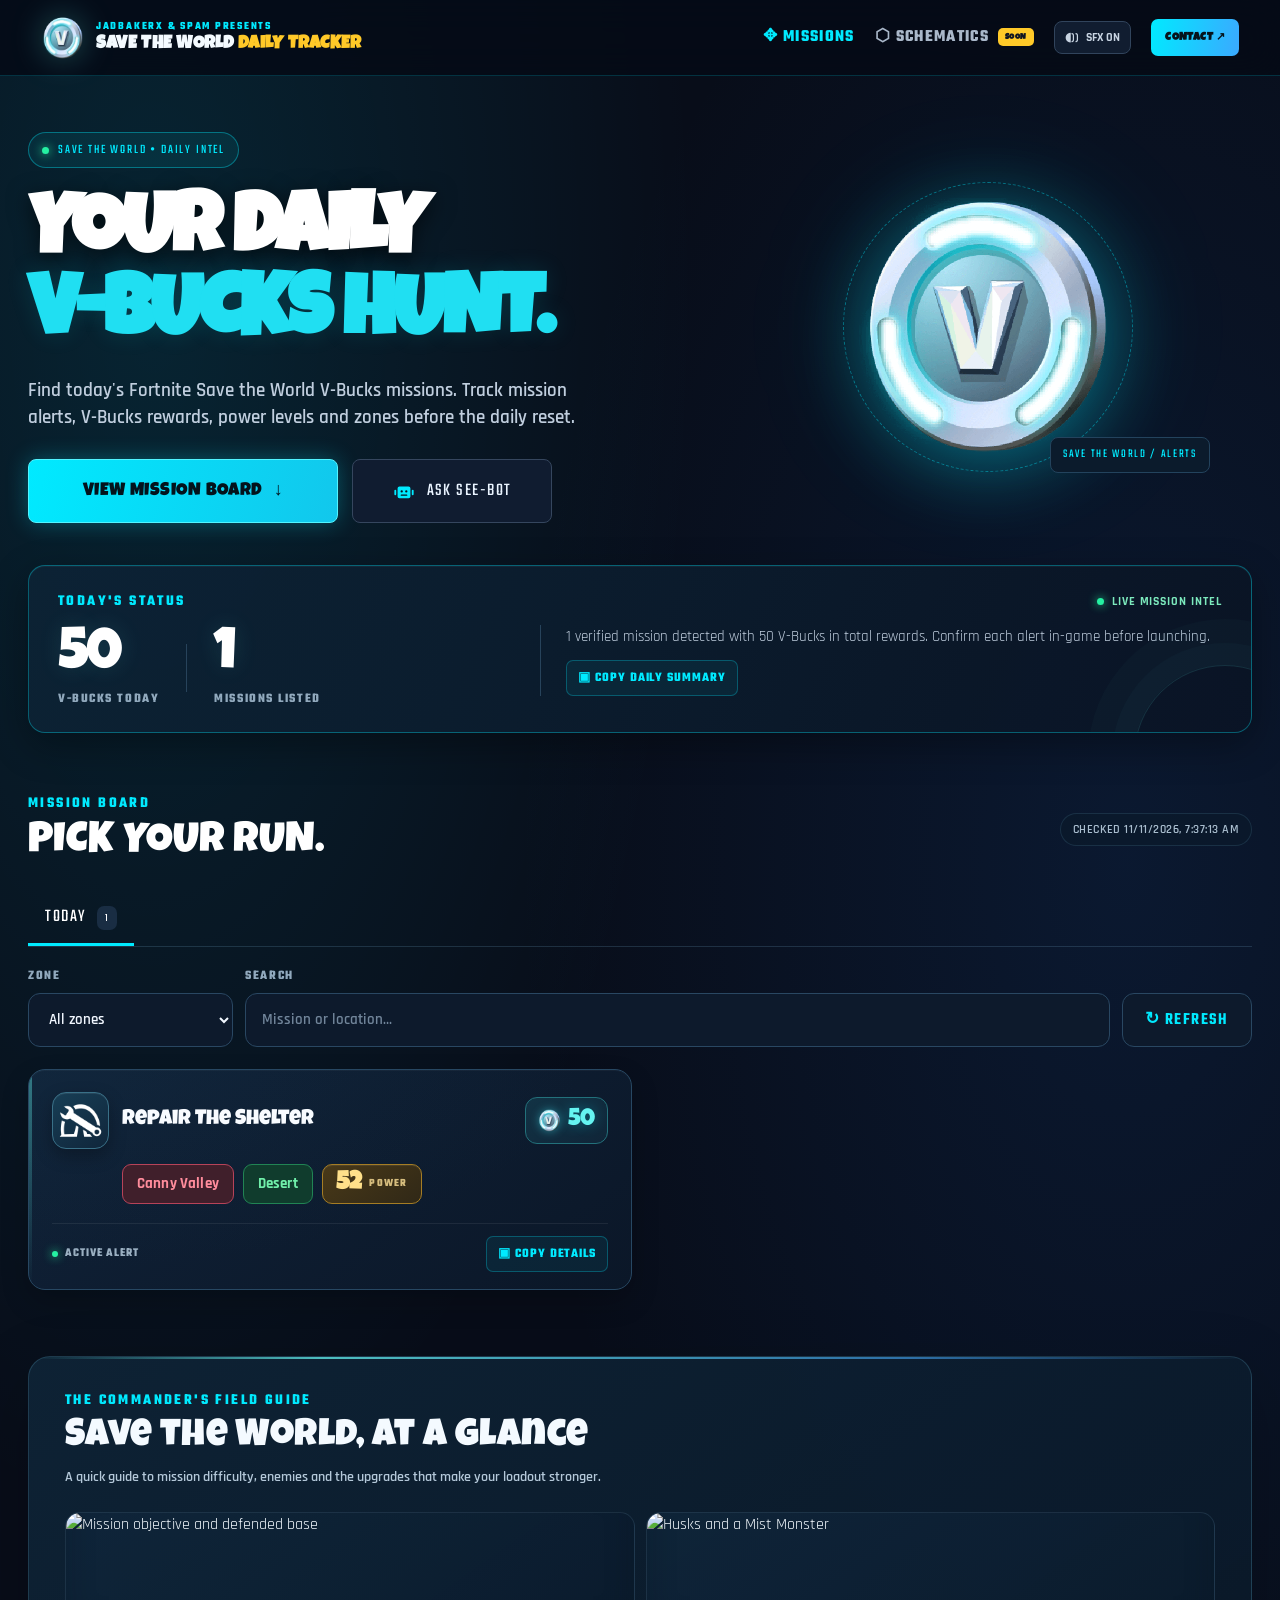
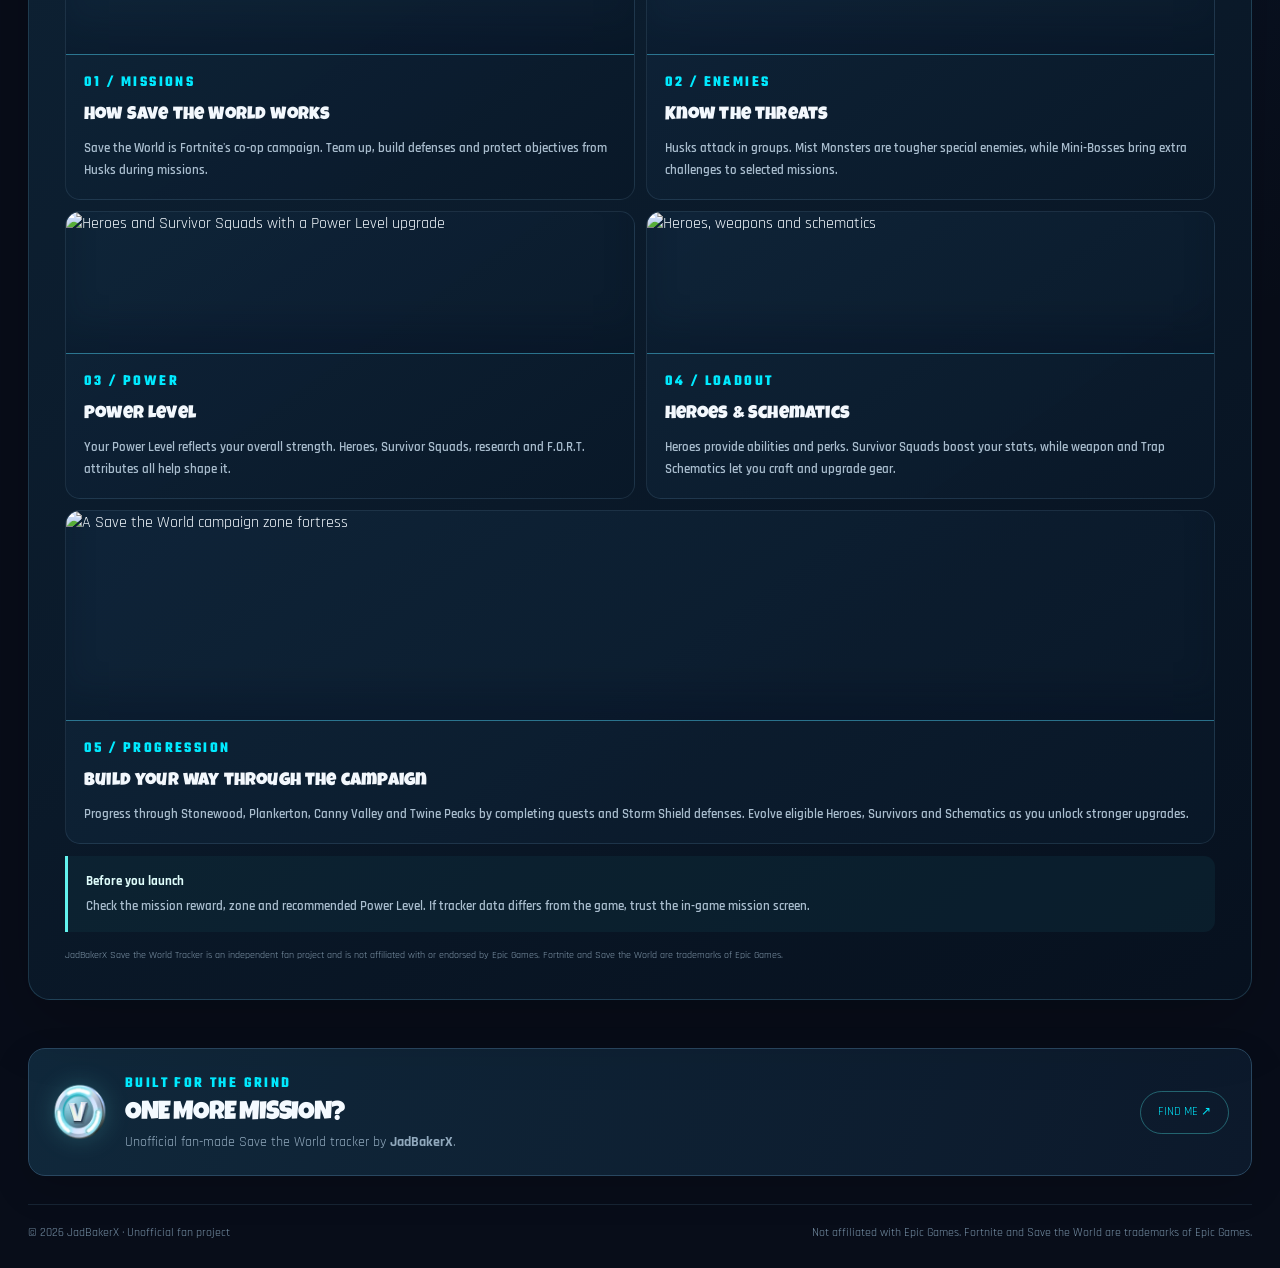
==== commit 5022c4cc: "Separate Field Guide artwork into individual files" ====
--- a/public/index.html
+++ b/public/index.html
@@ -114,31 +114,31 @@
 
     <div class="guide-grid">
       <article class="guide-card">
-        <div class="guide-art guide-art-missions" role="img" aria-label="Mission objective and defended base"></div>
+        <img class="guide-art guide-art-missions" src="/assets/guide/missions.svg" alt="Mission objective and defended base" loading="lazy">
         <span class="guide-number">01 / MISSIONS</span>
         <h3>How Save the World works</h3>
         <p>Save the World is Fortnite's co-op campaign. Team up, build defenses and protect objectives from Husks during missions.</p>
       </article>
       <article class="guide-card">
-        <div class="guide-art guide-art-enemies" role="img" aria-label="Husks and a Mist Monster"></div>
+        <img class="guide-art guide-art-enemies" src="/assets/guide/enemies.svg" alt="Husks and a Mist Monster" loading="lazy">
         <span class="guide-number">02 / ENEMIES</span>
         <h3>Know the threats</h3>
         <p>Husks attack in groups. Mist Monsters are tougher special enemies, while Mini-Bosses bring extra challenges to selected missions.</p>
       </article>
       <article class="guide-card">
-        <div class="guide-art guide-art-power" role="img" aria-label="Heroes and Survivor Squads with a Power Level upgrade"></div>
+        <img class="guide-art guide-art-power" src="/assets/guide/power.svg" alt="Heroes and Survivor Squads with a Power Level upgrade" loading="lazy">
         <span class="guide-number">03 / POWER</span>
         <h3>Power Level</h3>
         <p>Your Power Level reflects your overall strength. Heroes, Survivor Squads, research and F.O.R.T. attributes all help shape it.</p>
       </article>
       <article class="guide-card">
-        <div class="guide-art guide-art-loadout" role="img" aria-label="Heroes, weapons and schematics"></div>
+        <img class="guide-art guide-art-loadout" src="/assets/guide/loadout.svg" alt="Heroes, weapons and schematics" loading="lazy">
         <span class="guide-number">04 / LOADOUT</span>
         <h3>Heroes &amp; Schematics</h3>
         <p>Heroes provide abilities and perks. Survivor Squads boost your stats, while weapon and Trap Schematics let you craft and upgrade gear.</p>
       </article>
       <article class="guide-card guide-card-wide">
-        <div class="guide-art guide-art-progression" role="img" aria-label="A Save the World campaign zone fortress"></div>
+        <img class="guide-art guide-art-progression" src="/assets/guide/progression.svg" alt="A Save the World campaign zone fortress" loading="lazy">
         <span class="guide-number">05 / PROGRESSION</span>
         <h3>Build your way through the campaign</h3>
         <p>Progress through Stonewood, Plankerton, Canny Valley and Twine Peaks by completing quests and Storm Shield defenses. Evolve eligible Heroes, Survivors and Schematics as you unlock stronger upgrades.</p>
--- a/public/guide.css
+++ b/public/guide.css
@@ -80,13 +80,8 @@
 }
 
 
-/* Category artwork panels for the Commander's Field Guide */
+/* Independent Field Guide artwork files */
 .guide-card{overflow:hidden}
-.guide-art{height:142px;margin:-18px -18px 15px;background-image:url("/assets/guide/guide-artwork-sprite.webp");background-repeat:no-repeat;background-size:500% 100%;border-bottom:1px solid rgba(80,220,255,.45);box-shadow:inset 0 -28px 30px rgba(4,12,28,.22)}
-.guide-art-missions{background-position:0% center}
-.guide-art-enemies{background-position:25% center}
-.guide-art-power{background-position:50% center}
-.guide-art-loadout{background-position:75% center}
-.guide-art-progression{background-position:100% center}
+.guide-art{display:block;width:calc(100% + 36px);height:142px;object-fit:cover;margin:-18px -18px 15px;border-bottom:1px solid rgba(80,220,255,.45);box-shadow:inset 0 -28px 30px rgba(4,12,28,.22)}
 .guide-card-wide .guide-art{height:210px}
 @media(max-width:600px){.guide-art{height:160px}.guide-card-wide .guide-art{height:160px}}
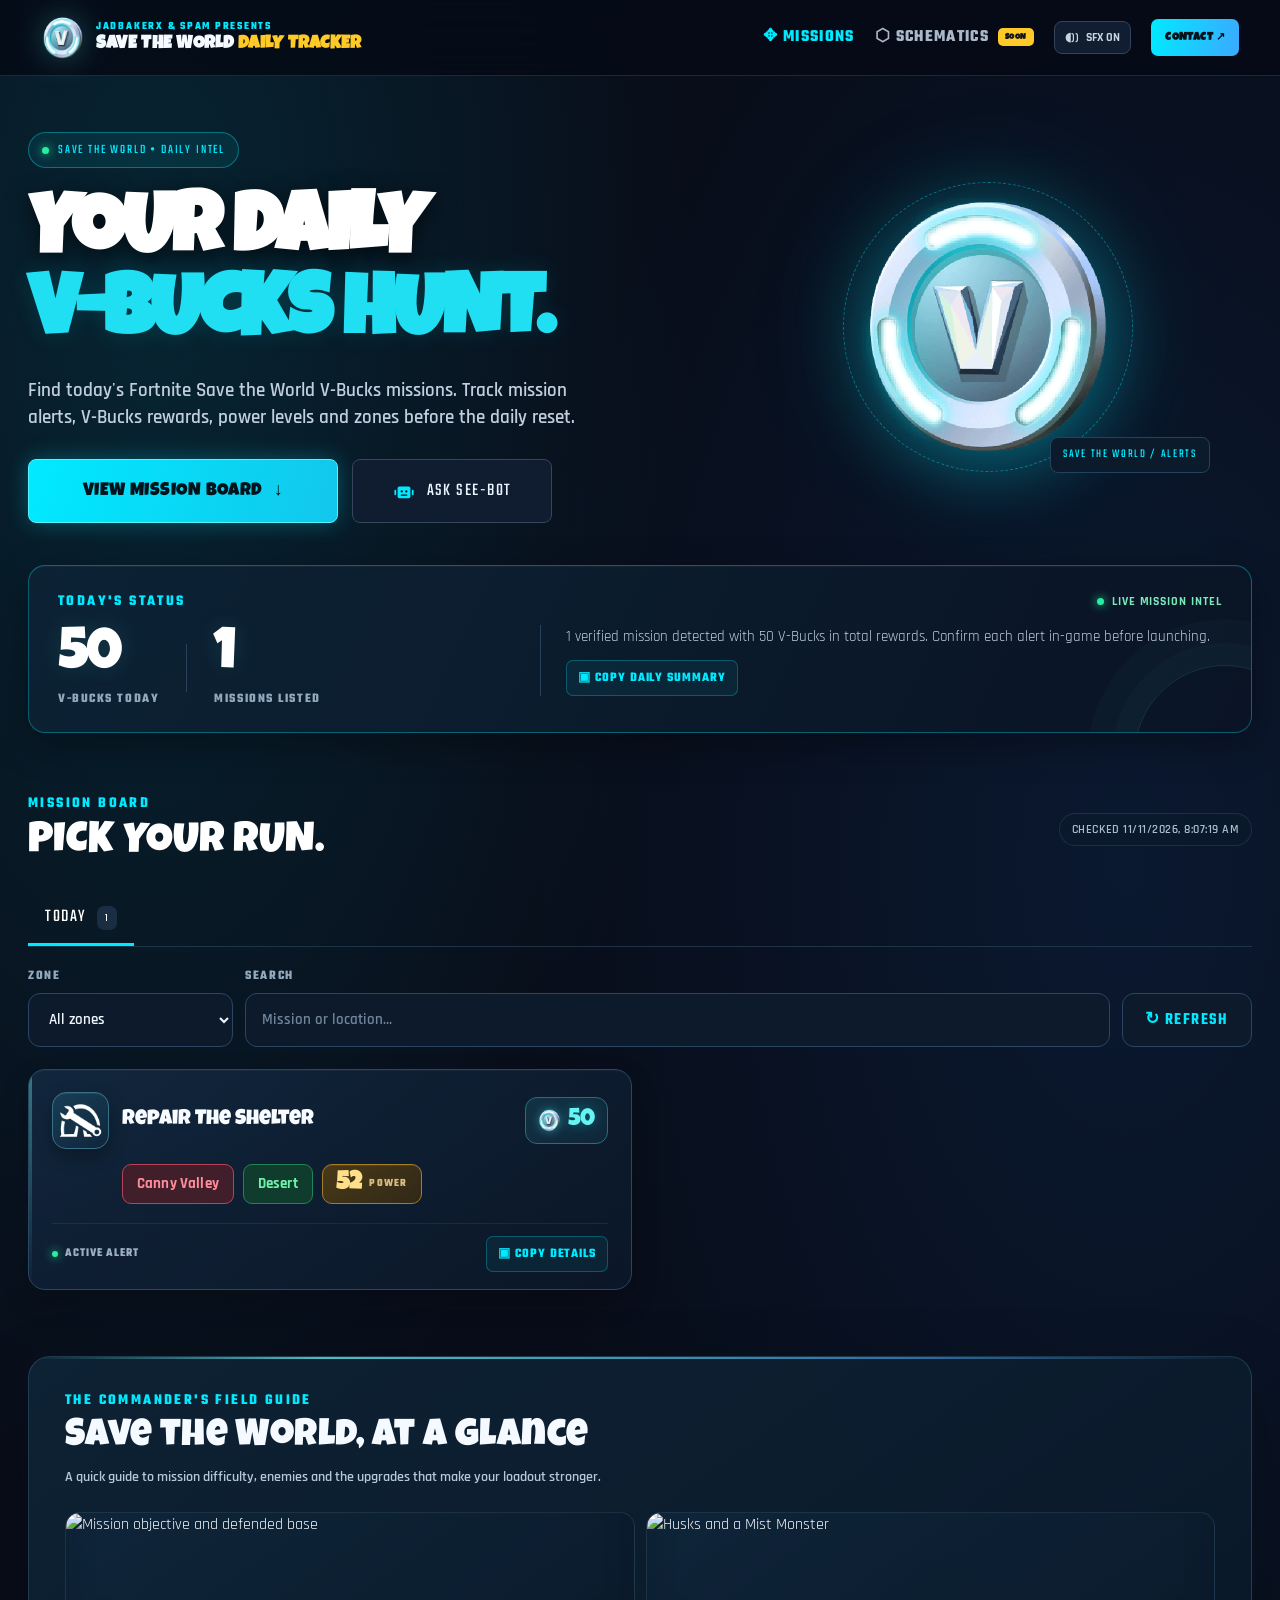
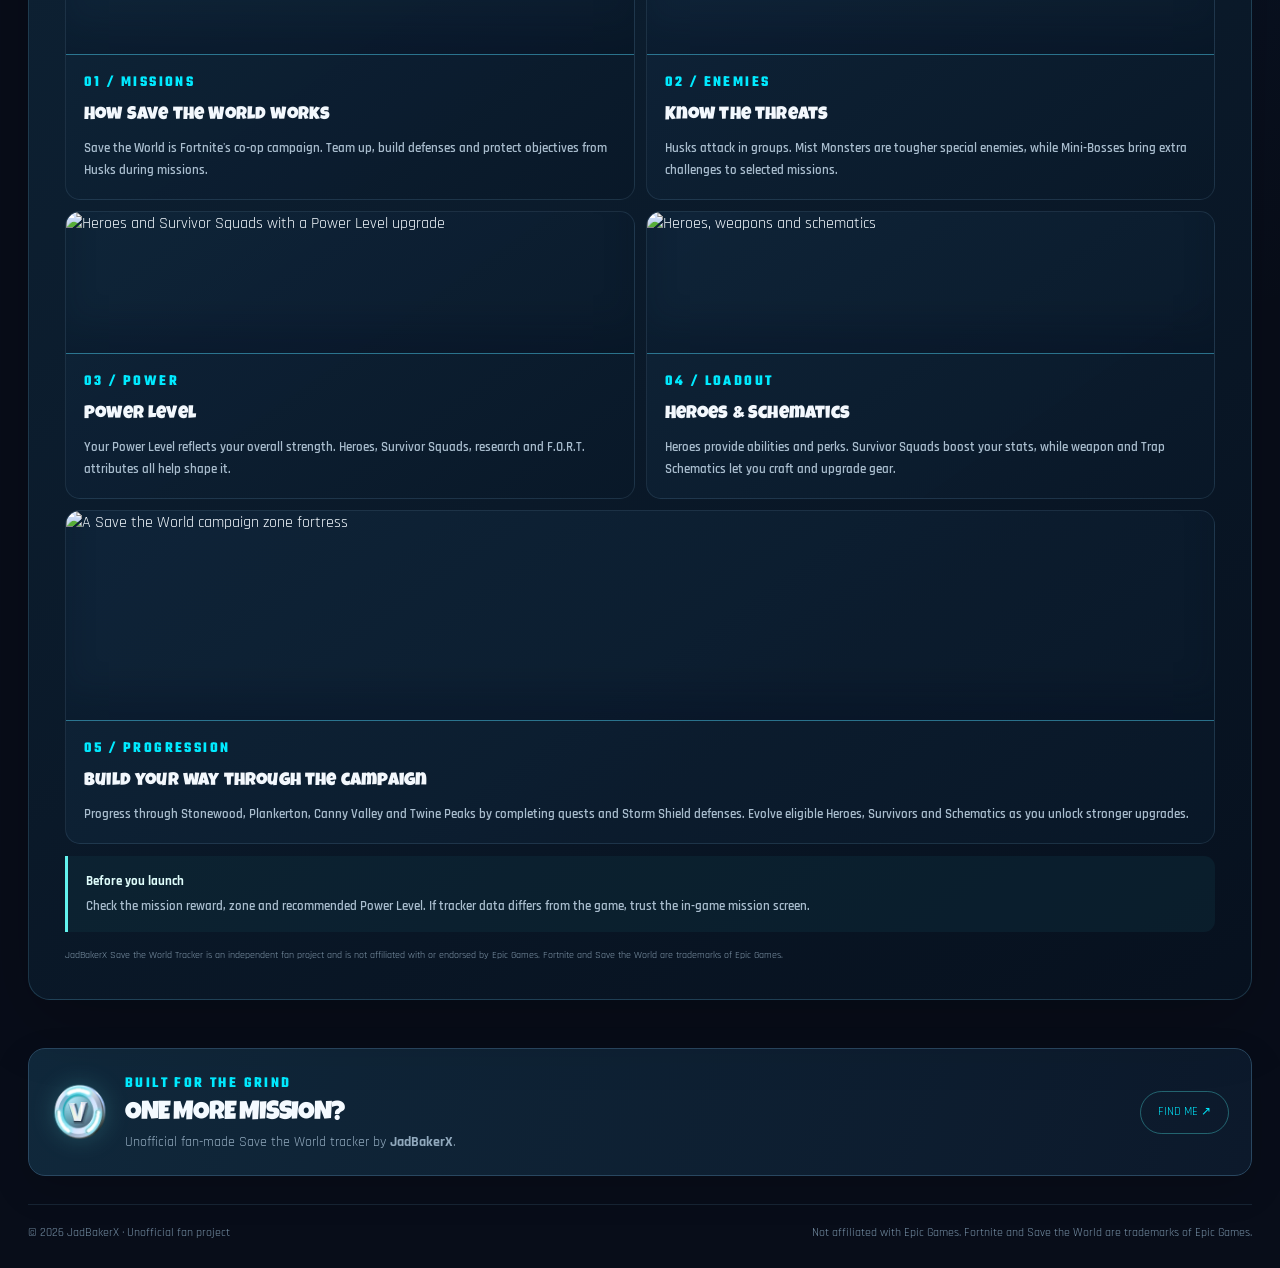
==== commit 2e37bd5a: "Use separate WebP files for Field Guide artwork" ====
--- a/public/index.html
+++ b/public/index.html
@@ -114,31 +114,31 @@
 
     <div class="guide-grid">
       <article class="guide-card">
-        <img class="guide-art guide-art-missions" src="/assets/guide/missions.svg" alt="Mission objective and defended base" loading="lazy">
+        <img class="guide-art guide-art-missions" src="/assets/guide/missions.webp" alt="Mission objective and defended base" loading="lazy">
         <span class="guide-number">01 / MISSIONS</span>
         <h3>How Save the World works</h3>
         <p>Save the World is Fortnite's co-op campaign. Team up, build defenses and protect objectives from Husks during missions.</p>
       </article>
       <article class="guide-card">
-        <img class="guide-art guide-art-enemies" src="/assets/guide/enemies.svg" alt="Husks and a Mist Monster" loading="lazy">
+        <img class="guide-art guide-art-enemies" src="/assets/guide/enemies.webp" alt="Husks and a Mist Monster" loading="lazy">
         <span class="guide-number">02 / ENEMIES</span>
         <h3>Know the threats</h3>
         <p>Husks attack in groups. Mist Monsters are tougher special enemies, while Mini-Bosses bring extra challenges to selected missions.</p>
       </article>
       <article class="guide-card">
-        <img class="guide-art guide-art-power" src="/assets/guide/power.svg" alt="Heroes and Survivor Squads with a Power Level upgrade" loading="lazy">
+        <img class="guide-art guide-art-power" src="/assets/guide/power.webp" alt="Heroes and Survivor Squads with a Power Level upgrade" loading="lazy">
         <span class="guide-number">03 / POWER</span>
         <h3>Power Level</h3>
         <p>Your Power Level reflects your overall strength. Heroes, Survivor Squads, research and F.O.R.T. attributes all help shape it.</p>
       </article>
       <article class="guide-card">
-        <img class="guide-art guide-art-loadout" src="/assets/guide/loadout.svg" alt="Heroes, weapons and schematics" loading="lazy">
+        <img class="guide-art guide-art-loadout" src="/assets/guide/loadout.webp" alt="Heroes, weapons and schematics" loading="lazy">
         <span class="guide-number">04 / LOADOUT</span>
         <h3>Heroes &amp; Schematics</h3>
         <p>Heroes provide abilities and perks. Survivor Squads boost your stats, while weapon and Trap Schematics let you craft and upgrade gear.</p>
       </article>
       <article class="guide-card guide-card-wide">
-        <img class="guide-art guide-art-progression" src="/assets/guide/progression.svg" alt="A Save the World campaign zone fortress" loading="lazy">
+        <img class="guide-art guide-art-progression" src="/assets/guide/progression.webp" alt="A Save the World campaign zone fortress" loading="lazy">
         <span class="guide-number">05 / PROGRESSION</span>
         <h3>Build your way through the campaign</h3>
         <p>Progress through Stonewood, Plankerton, Canny Valley and Twine Peaks by completing quests and Storm Shield defenses. Evolve eligible Heroes, Survivors and Schematics as you unlock stronger upgrades.</p>
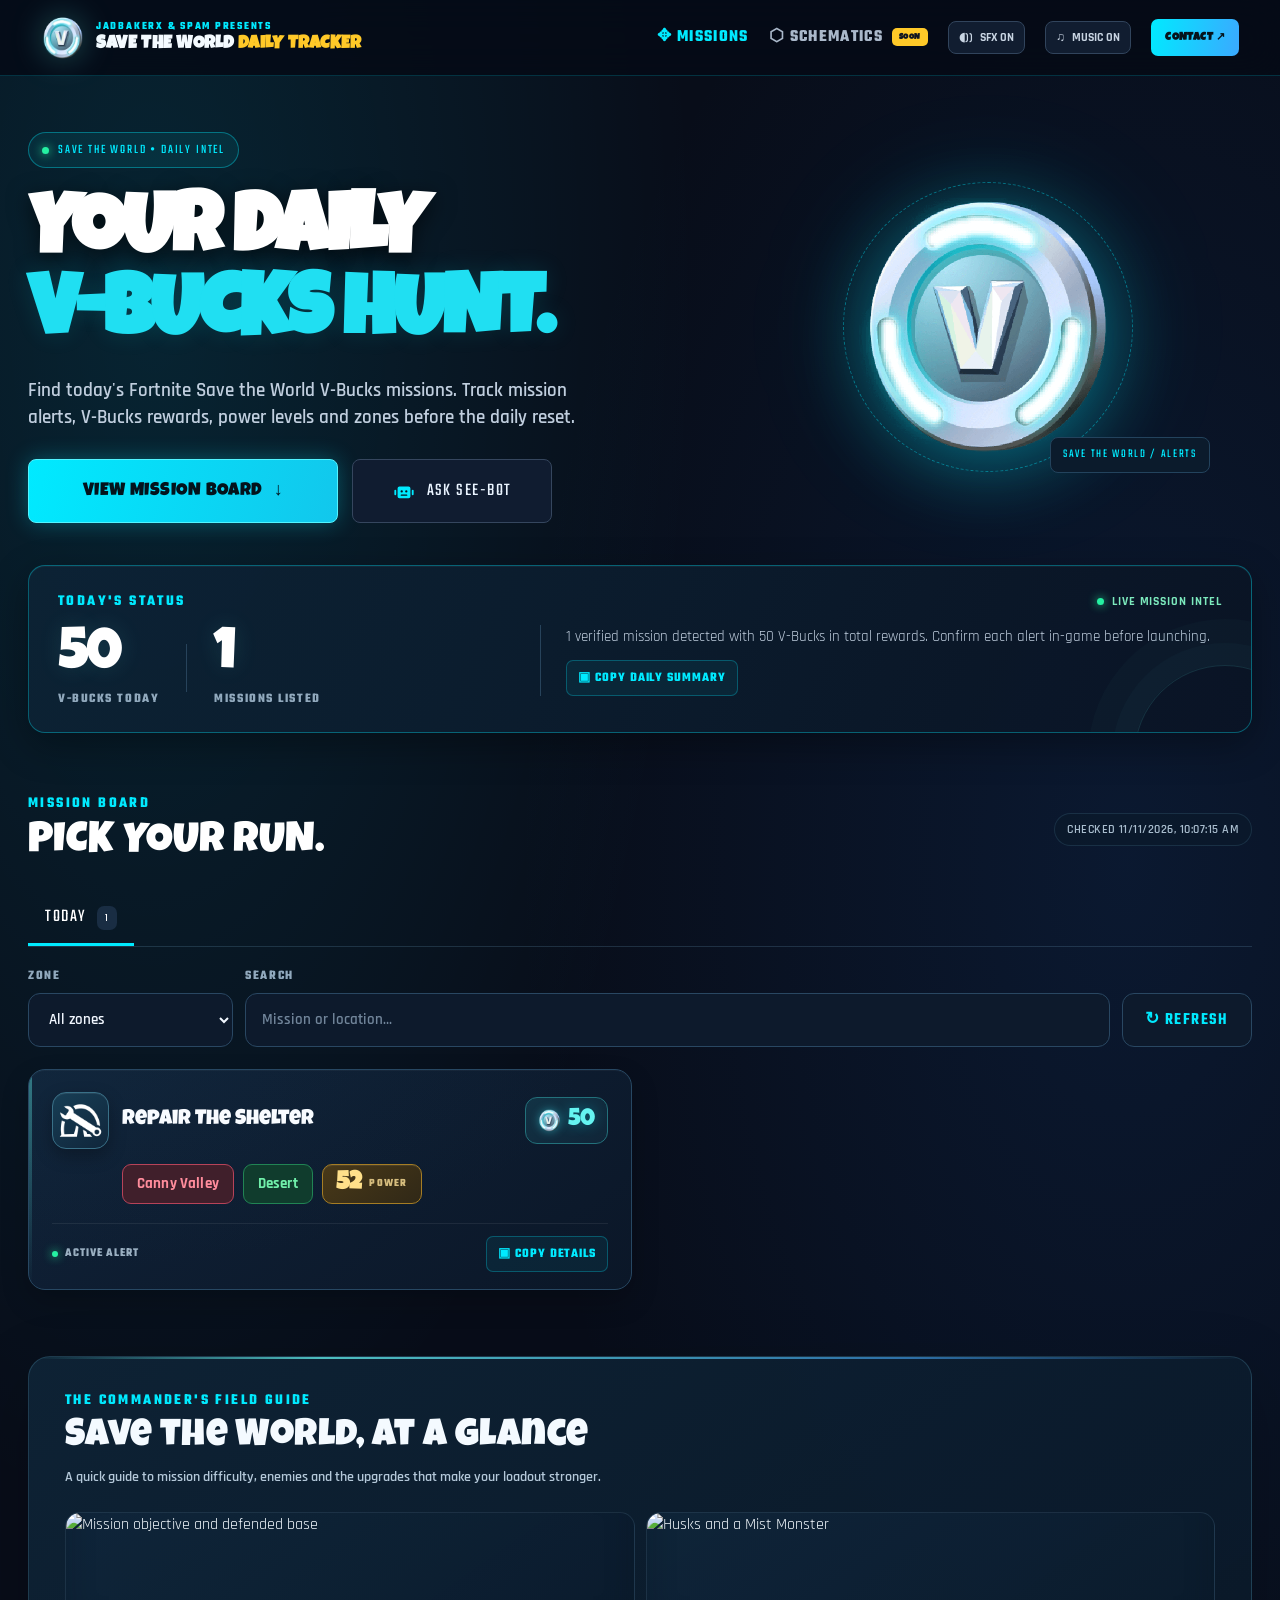
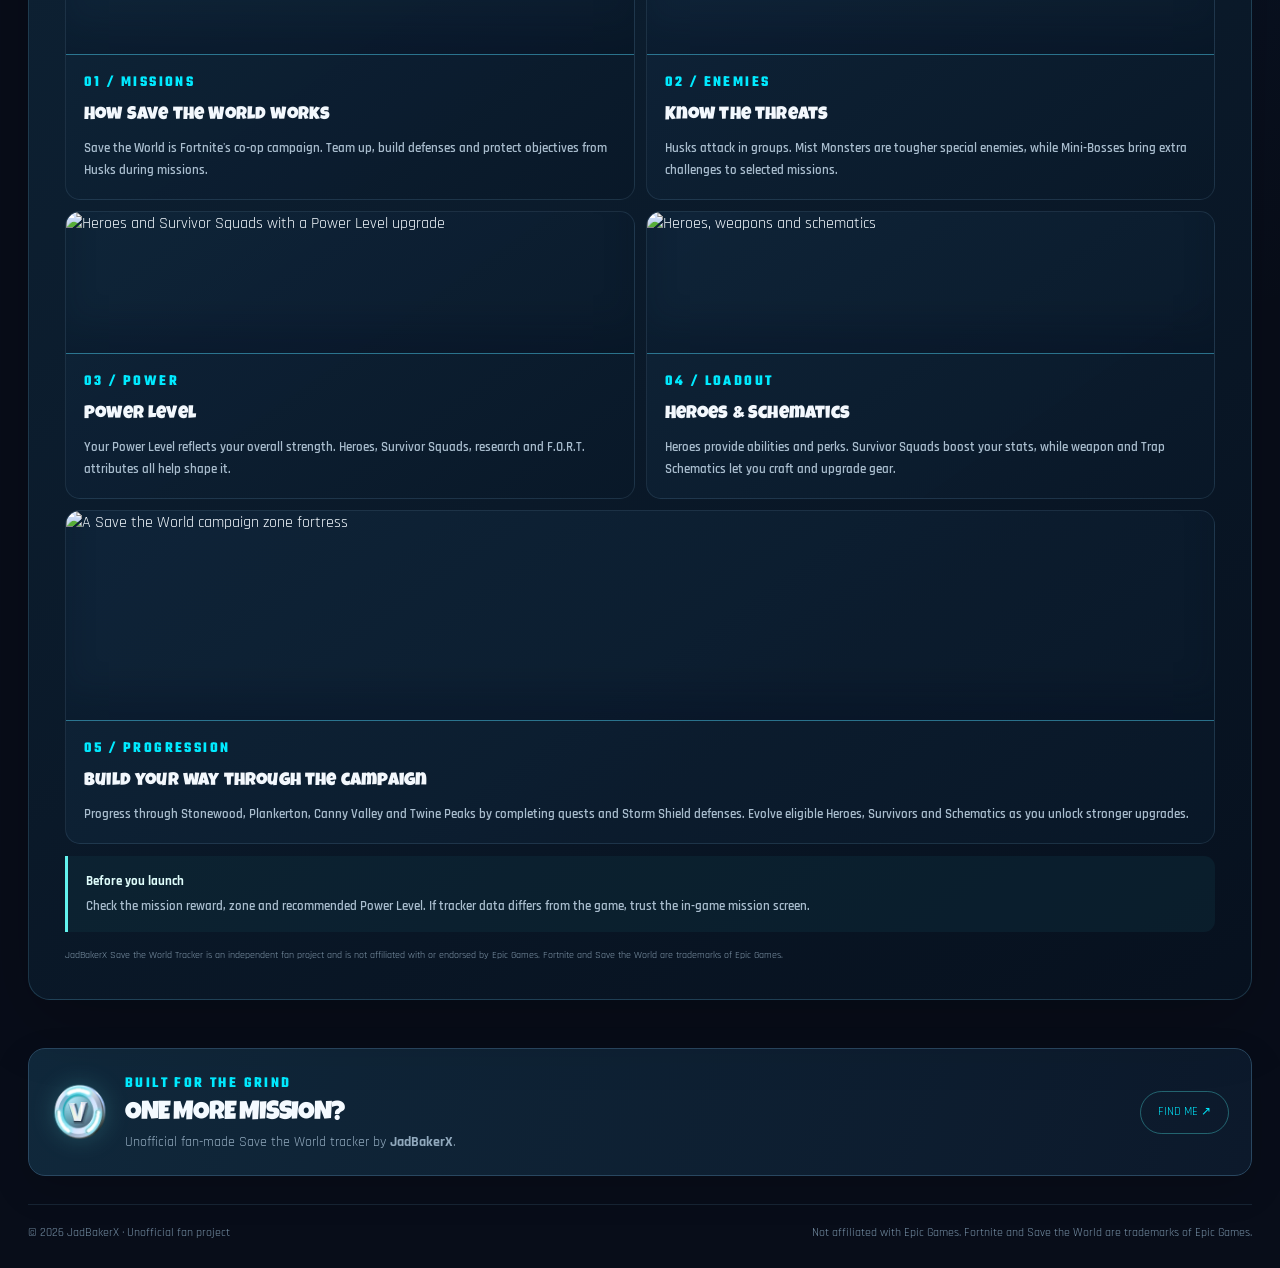
==== commit ecb41152: "Add background music control to tracker" ====
--- a/public/index.html
+++ b/public/index.html
@@ -55,6 +55,7 @@
     <a class="nav-current" href="#missions">✥ MISSIONS</a>
     <a href="schematics.html">⬡ SCHEMATICS <span class="nav-soon">SOON</span></a>
     <button id="soundToggle" class="sound-toggle" type="button" aria-pressed="true" title="Toggle sound effects"><span id="soundIcon">◖))</span><span id="soundLabel">SFX ON</span></button>
+    <button id="musicToggle" class="sound-toggle music-toggle" type="button" aria-pressed="true" title="Toggle background music"><span id="musicIcon">♫</span><span id="musicLabel">MUSIC ON</span></button>
     <a class="contact" href="https://guns.lol/jadbakerx" target="_blank" rel="noopener">CONTACT ↗</a>
   </nav>
 </header>
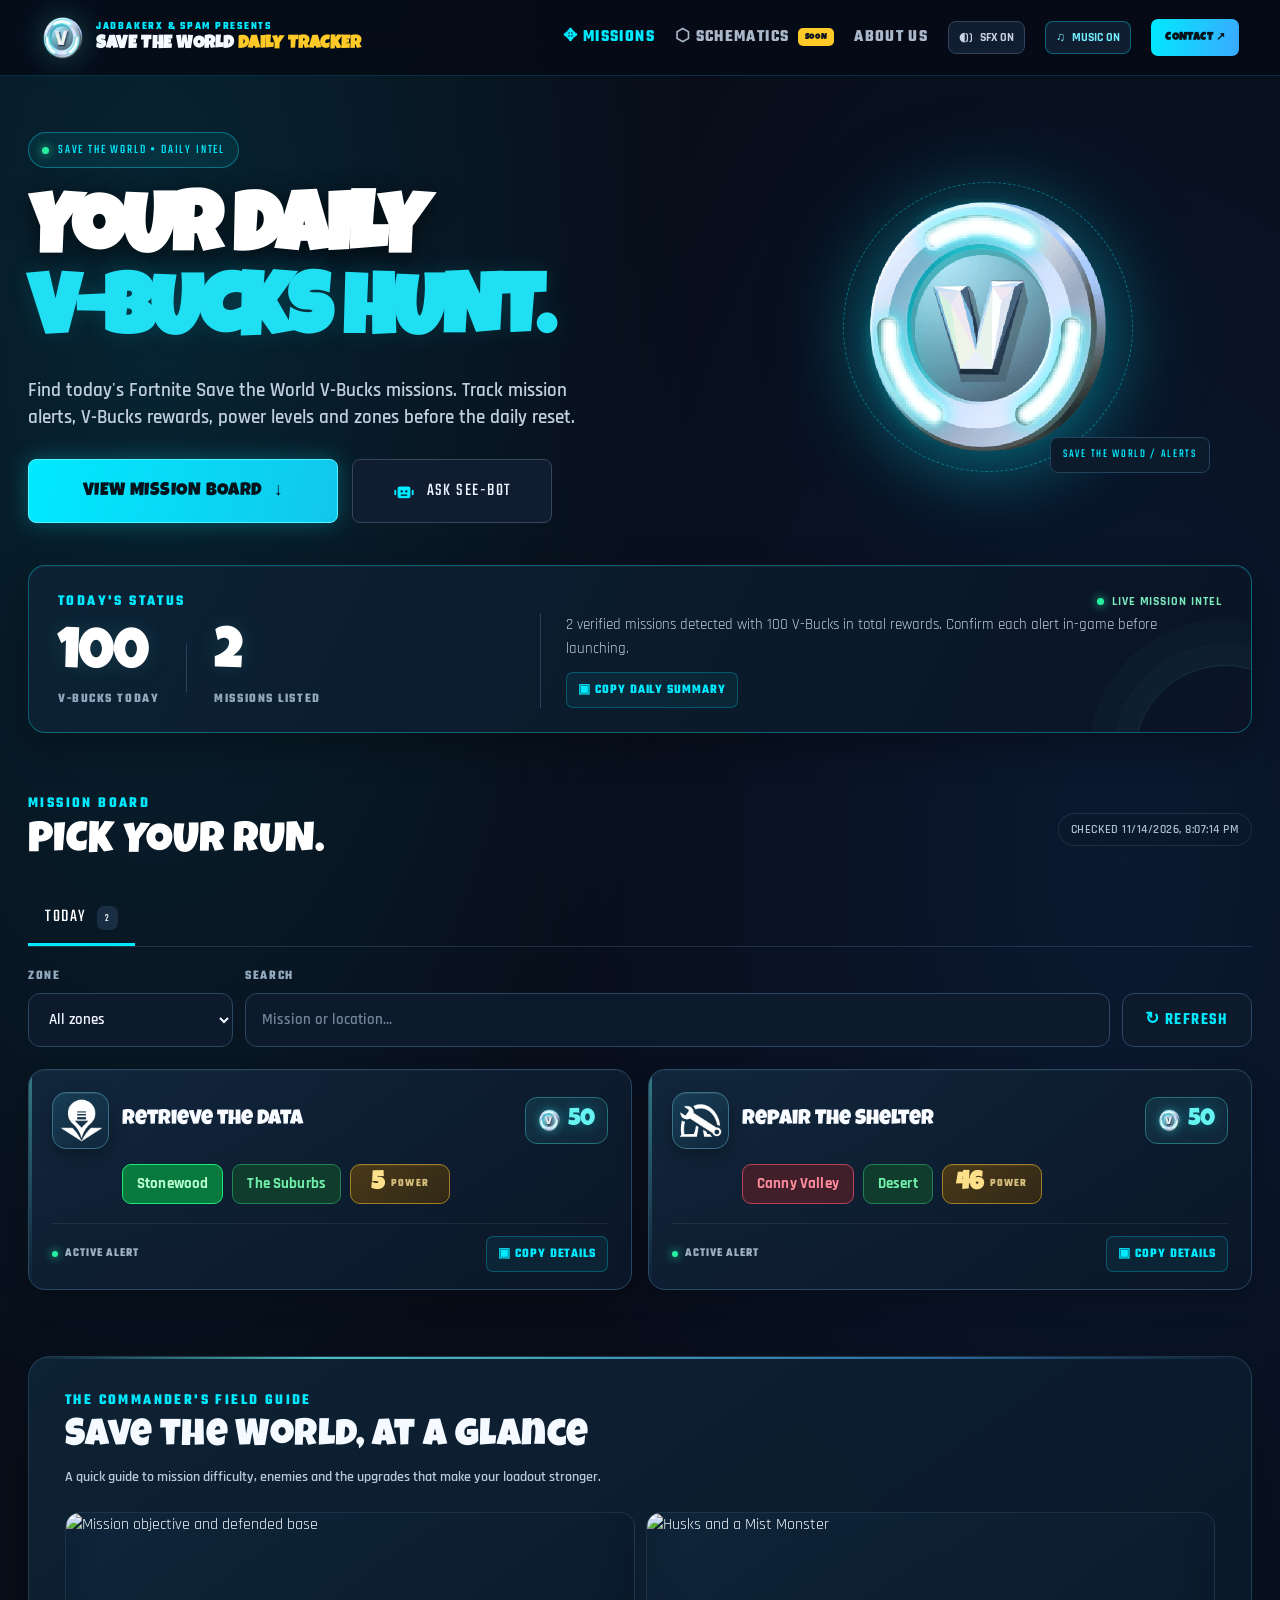
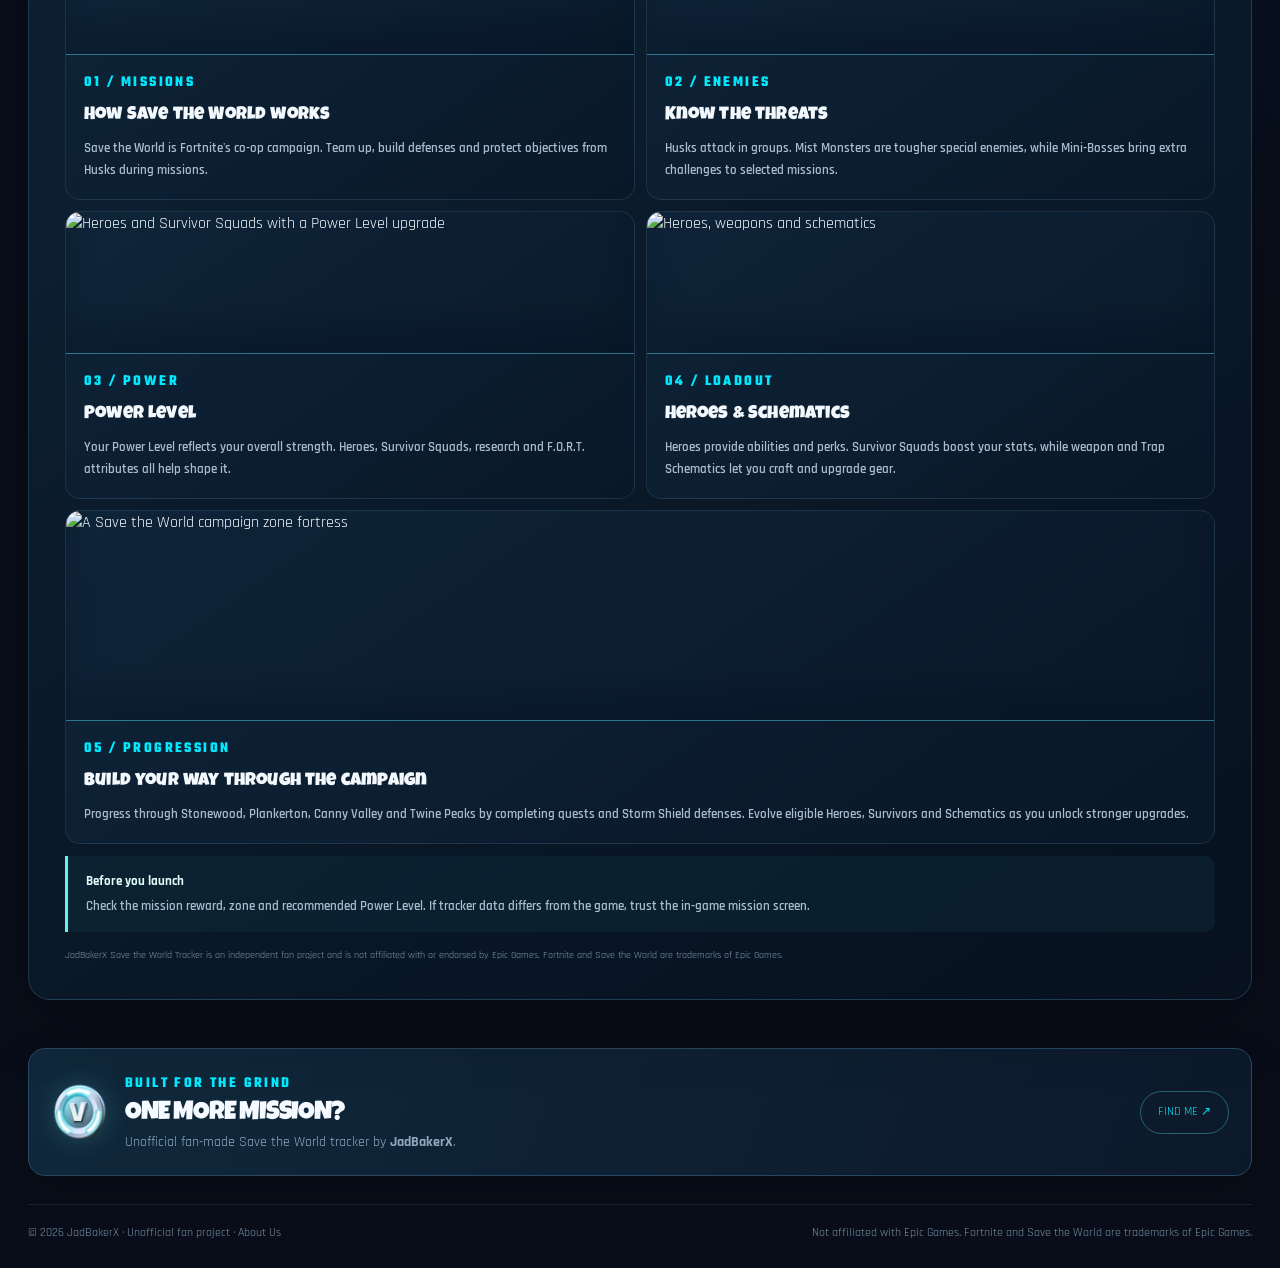
==== commit a1c6f86c: "Add dedicated About Us fan project page" ====
--- a/public/index.html
+++ b/public/index.html
@@ -54,6 +54,7 @@
   <nav aria-label="Main navigation">
     <a class="nav-current" href="#missions">✥ MISSIONS</a>
     <a href="schematics.html">⬡ SCHEMATICS <span class="nav-soon">SOON</span></a>
+    <a href="about.html">ABOUT US</a>
     <button id="soundToggle" class="sound-toggle" type="button" aria-pressed="true" title="Toggle sound effects"><span id="soundIcon">◖))</span><span id="soundLabel">SFX ON</span></button>
     <button id="musicToggle" class="sound-toggle music-toggle" type="button" aria-pressed="true" title="Toggle background music"><span id="musicIcon">♫</span><span id="musicLabel">MUSIC ON</span></button>
     <a class="contact" href="https://guns.lol/jadbakerx" target="_blank" rel="noopener">CONTACT ↗</a>
@@ -158,7 +159,7 @@
     <a href="https://guns.lol/jadbakerx" target="_blank" rel="noopener">FIND ME ↗</a>
   </section>
 </main>
-<footer><span>© <span id="year"></span> JadBakerX · Unofficial fan project</span><span>Not affiliated with Epic Games. Fortnite and Save the World are trademarks of Epic Games.</span></footer>
+<footer><span>© <span id="year"></span> JadBakerX · Unofficial fan project · <a href="about.html">About Us</a></span><span>Not affiliated with Epic Games. Fortnite and Save the World are trademarks of Epic Games.</span></footer>
 
 <div id="seeBotModal" class="see-bot-modal" aria-hidden="true">
   <button class="modal-backdrop" type="button" data-close-see-bot aria-label="Close See-Bot"></button>
--- a/public/fortnite-ui.css
+++ b/public/fortnite-ui.css
@@ -496,3 +496,10 @@
   }
 }
 
+
+
+/* Separate background-music control; independent from sound effects. */
+.music-toggle { border-color:rgba(0,234,255,.35); }
+.music-toggle[aria-pressed="false"] { color:#8294a9; border-color:#31445c; }
+.music-toggle[aria-pressed="true"] { color:#72efff; }
+@media(max-width:760px) { nav .sound-toggle { padding:7px 8px; } }
